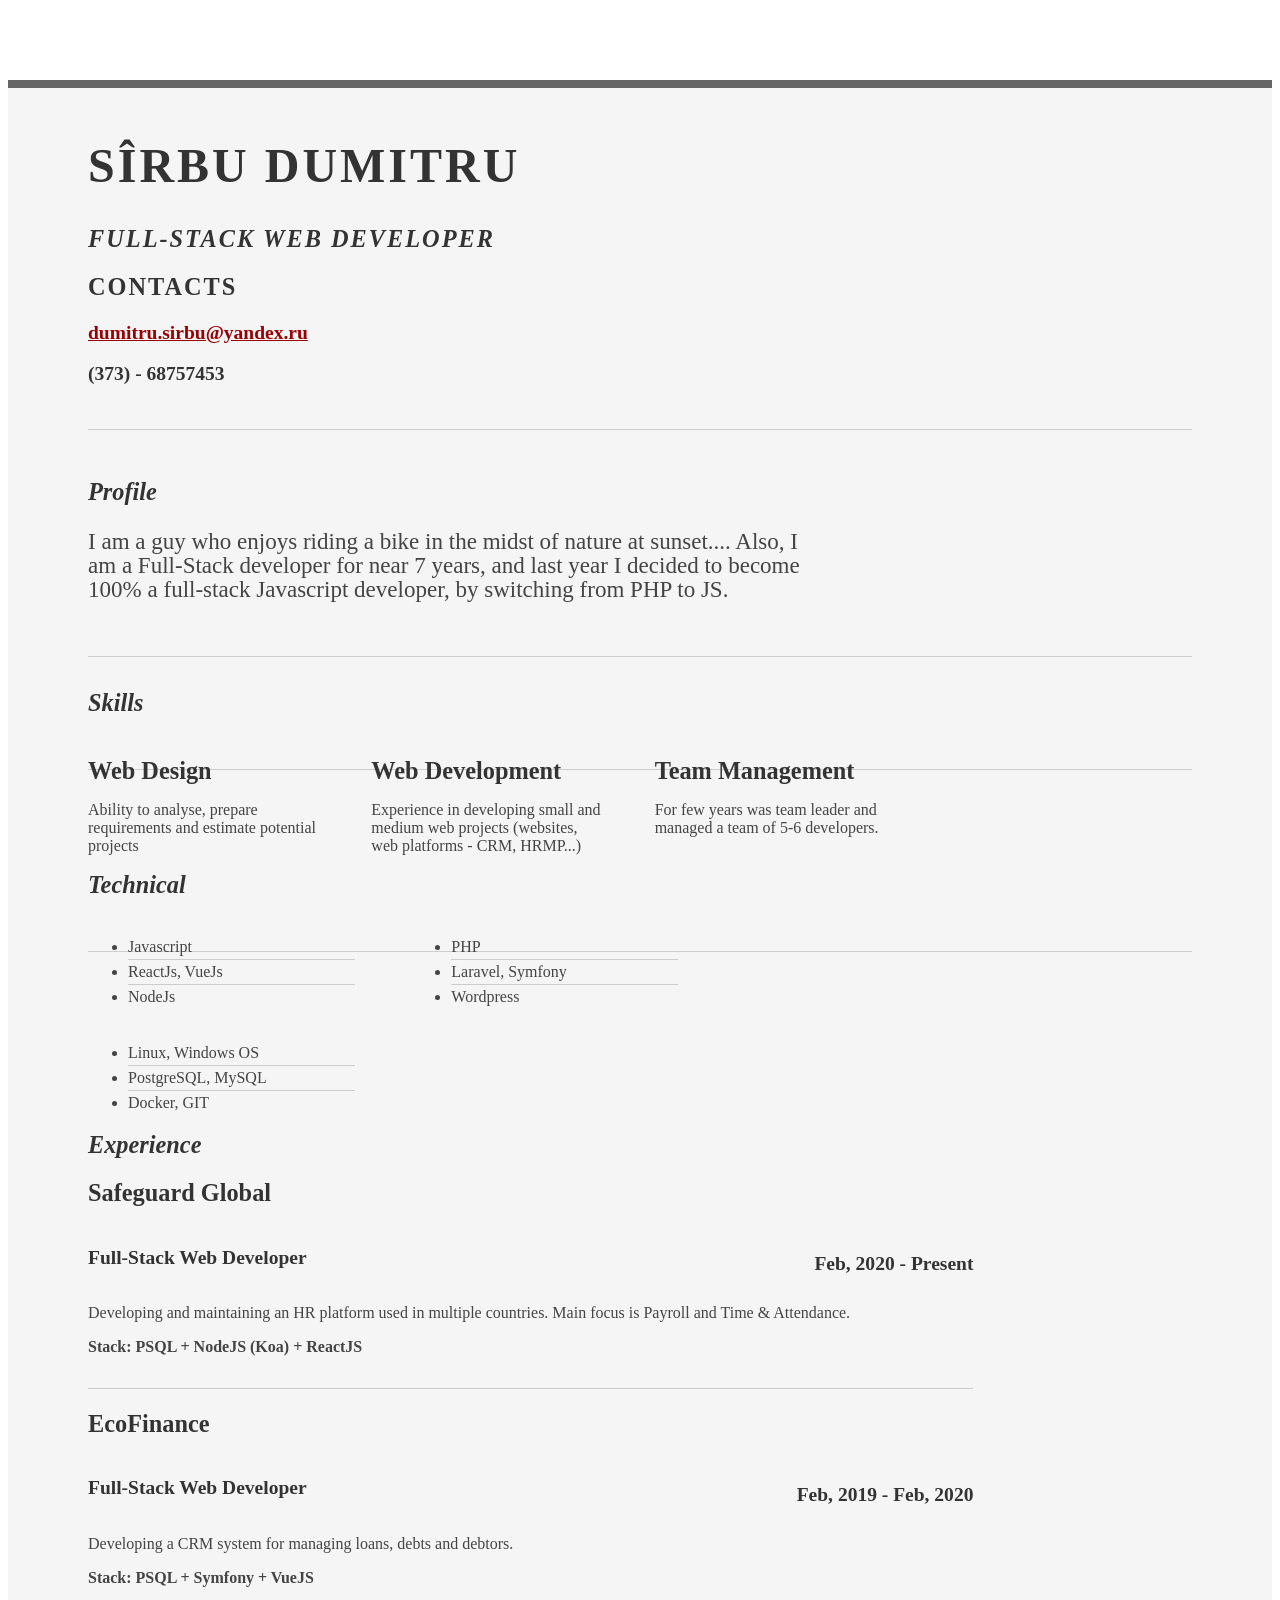
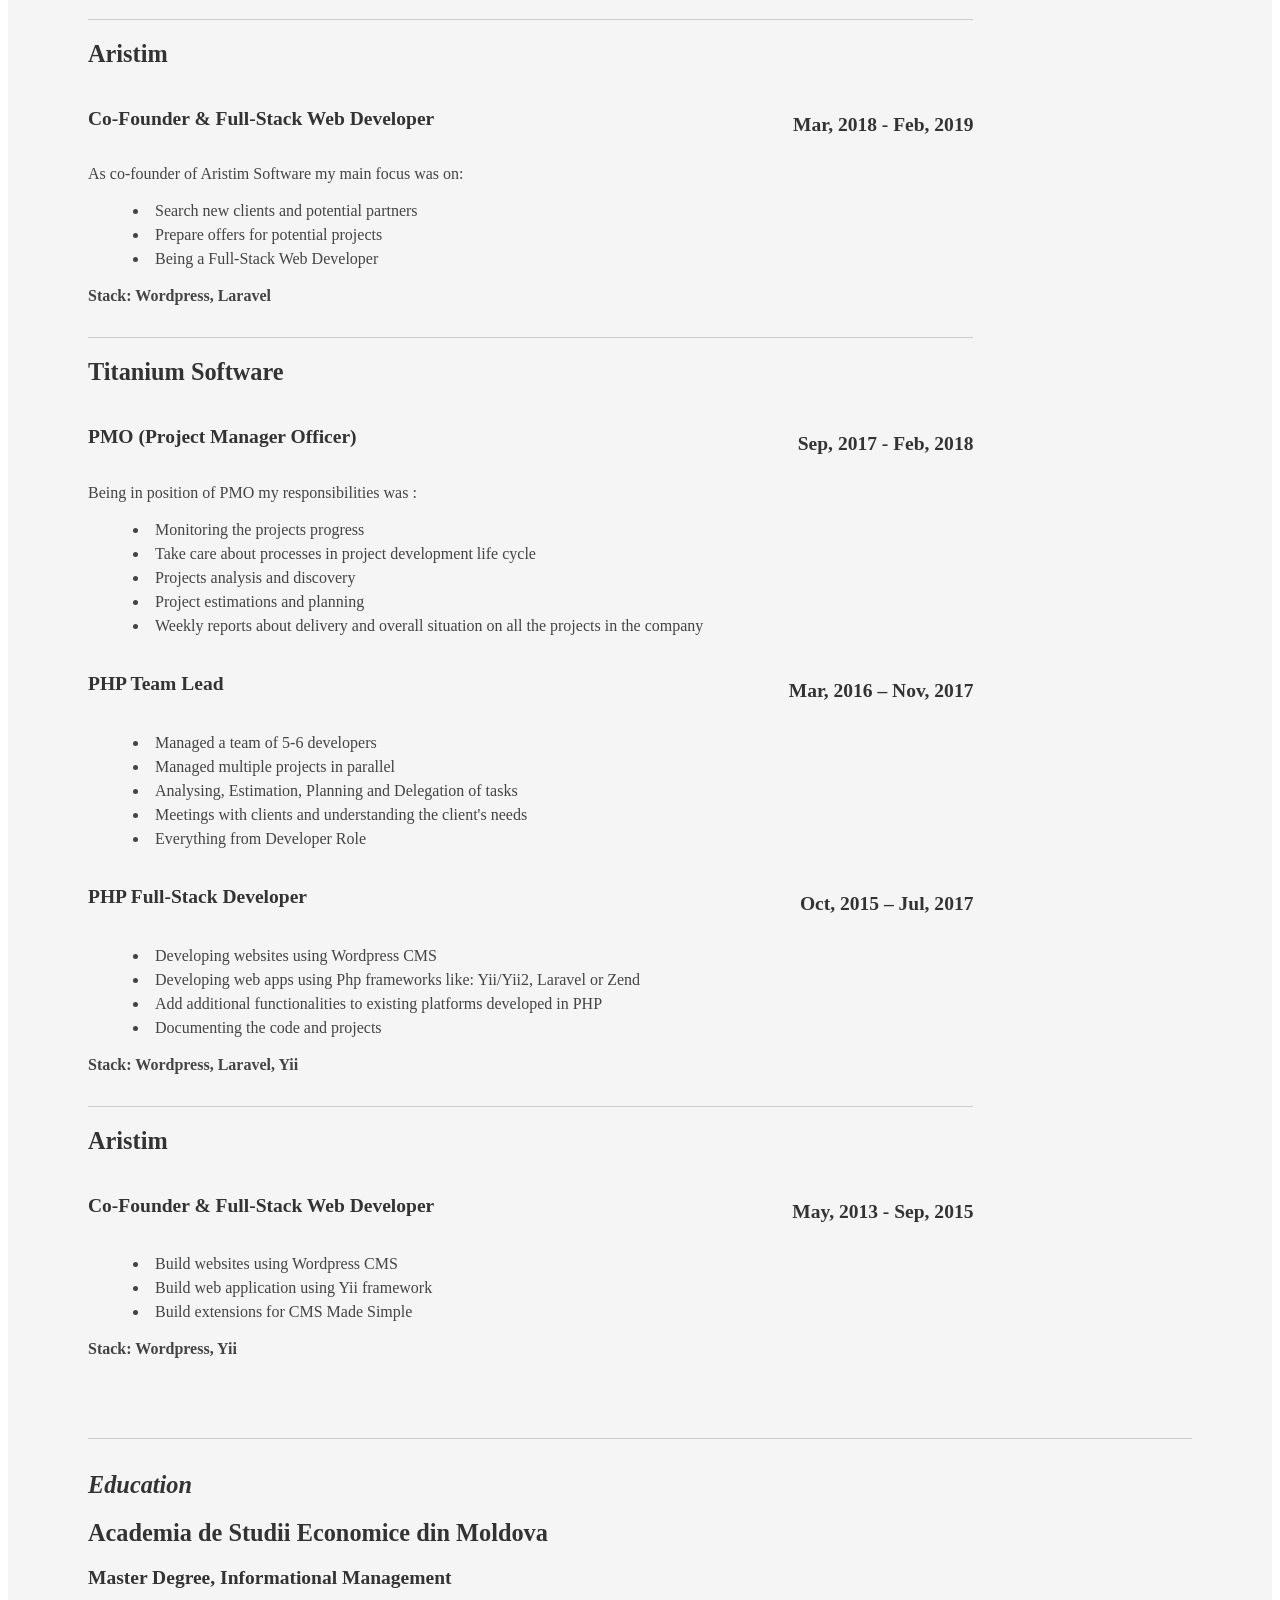
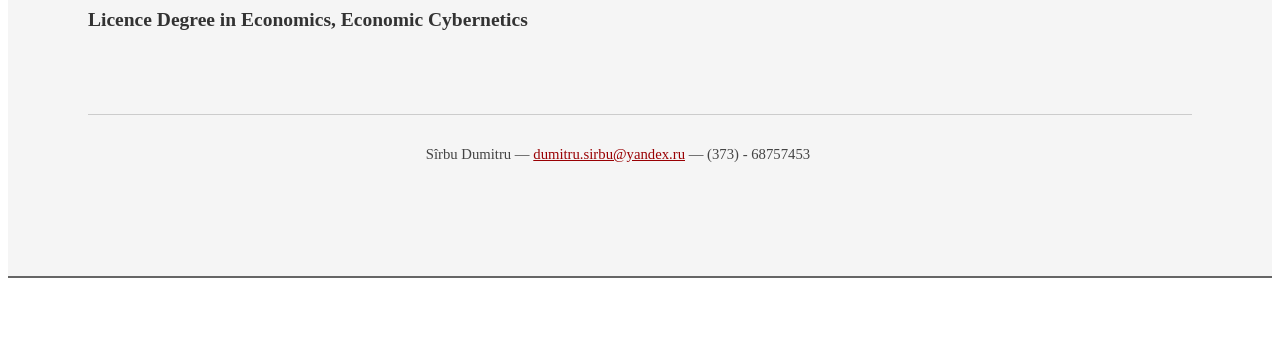
==== index.html @ d589618a "Done first version of CV" ====
<!DOCTYPE html PUBLIC "-//W3C//DTD XHTML 1.0 Strict//EN" "http://www.w3.org/TR/xhtml1/DTD/xhtml1-strict.dtd">
<html>

<head>

	<title>Sîrbu Dumitru | Full-Stack Web Developer | dumitru.sirbu@yandex.ru</title>
	<meta http-equiv="content-type" content="text/html; charset=utf-8" />

	<meta name="keywords" content="" />
	<meta name="description" content="" />

	<link rel="stylesheet" type="text/css"
		href="http://yui.yahooapis.com/2.7.0/build/reset-fonts-grids/reset-fonts-grids.css" media="all" />
	<link rel="stylesheet" type="text/css" href="css/print.min.css">
	<link rel="stylesheet" type="text/css" href="css/resume.css" media="all" />
	<script src="js/print.min.js"></script>
	<script src="js/custom.js"></script>
</head>

<body>

	<div id="doc2" class="yui-t7">
		<div id="inner">

			<div id="hd">
				<div class="yui-gc">
					<div class="yui-u first">
						<h1>Sîrbu Dumitru </h1>
						<h2>Full-Stack Web Developer</h2>
					</div>

					<div class="yui-u">
						<div class="contact-info">
							<!-- <h3><a id="pdf" href="#" onclick="printJS({printable: 'doc2', type: 'html', ignoreElements: ['pdf'], css: 'css/resume.css'})">Download PDF</a></h3> -->
							<h2>Contacts</h2>
							<h3><a href="mailto:dumitru.sirbu@yandex.ru">dumitru.sirbu@yandex.ru</a></h3>
							<h3>(373) - 68757453</h3>
						</div>
						<!--// .contact-info -->
					</div>
				</div>
				<!--// .yui-gc -->
			</div>
			<!--// hd -->

			<div id="bd">
				<div id="yui-main">
					<div class="yui-b">

						<div class="yui-gf">
							<div class="yui-u first">
								<h2>Profile</h2>
							</div>
							<div class="yui-u">
								<p class="enlarge">
									I am a guy who enjoys riding a bike in the midst of nature at sunset....
									Also, I am a Full-Stack developer for near 7 years, and last year I decided to
									become 100% a full-stack Javascript developer, by switching from PHP to JS.</p>
							</div>
						</div>
						<!--// .yui-gf -->

						<div class="yui-gf">
							<div class="yui-u first">
								<h2>Skills</h2>
							</div>
							<div class="yui-u">

								<div class="talent">
									<h2>Web Design</h2>
									<p>Ability to analyse, prepare requirements and estimate potential projects </p>
								</div>

								<div class="talent">
									<h2>Web Development</h2>
									<p>Experience in developing small and medium web projects (websites, web platforms -
										CRM, HRMP...) </p>
								</div>

								<div class="talent">
									<h2>Team Management</h2>
									<p>For few years was team leader and managed a team of 5-6 developers.</p>
								</div>
							</div>
						</div>
						<!--// .yui-gf -->

						<div class="yui-gf">
							<div class="yui-u first">
								<h2>Technical</h2>
							</div>
							<div class="yui-u">
								<ul class="talent">
									<li>Javascript</li>
									<li>ReactJs, VueJs</li>
									<li class="last">NodeJs</li>
								</ul>

								<ul class="talent">
									<li>PHP</li>
									<li>Laravel, Symfony</li>
									<li class="last">Wordpress</li>
								</ul>

								<ul class="talent">
									<li>Linux, Windows OS</li>
									<li>PostgreSQL, MySQL</li>
									<li class="last">Docker, GIT</li>
								</ul>
							</div>
						</div>
						<!--// .yui-gf-->

						<div class="yui-gf">

							<div class="yui-u first">
								<h2>Experience</h2>
							</div>
							<!--// .yui-u -->

							<div class="yui-u">

								<div class="job">
									<h2>Safeguard Global</h2>
									<h3>Full-Stack Web Developer</h3>
									<h4>Feb, 2020 - Present</h4>
									<div class="job-description">
										<p>Developing and maintaining an HR platform used in multiple countries. Main
											focus is Payroll and Time & Attendance.</p>
										<strong>Stack: PSQL + NodeJS (Koa) + ReactJS </strong>
									</div>
								</div>

								<div class="job">
									<h2>EcoFinance</h2>
									<h3>Full-Stack Web Developer</h3>
									<h4>Feb, 2019 - Feb, 2020</h4>
									<div class="job-description">
										<p>Developing a CRM system for managing loans, debts and debtors.</p>
										<strong>Stack: PSQL + Symfony + VueJS </strong>
									</div>
								</div>

								<div class="job">
									<h2>Aristim</h2>
									<h3>Co-Founder & Full-Stack Web Developer</h3>
									<h4>Mar, 2018 - Feb, 2019</h4>
									<div class="job-description">
										<p>As co-founder of Aristim Software my main focus was on: </p>
										<ul>
											<li>Search new clients and potential partners</li>
											<li>Prepare offers for potential projects</li>
											<li>Being a Full-Stack Web Developer</li>
										</ul>
										<strong>Stack: Wordpress, Laravel </strong>
									</div>
								</div>

								<div class="job">
									<h2>Titanium Software</h2>
									<h3>PMO (Project Manager Officer)</h3>
									<h4>Sep, 2017 - Feb, 2018</h4>
									<div class="job-description">
										<p>Being in position of PMO my responsibilities was :</p>
										<ul>
											<li>Monitoring the projects progress</li>
											<li>Take care about processes in project development life cycle</li>
											<li>Projects analysis and discovery</li>
											<li>Project estimations and planning</li>
											<li>Weekly reports about delivery and overall situation on all the projects
												in the company</li>
										</ul>
									</div>
									<h3>PHP Team Lead</h3>
									<h4>Mar, 2016 – Nov, 2017</h4>
									<div class="job-description">
										<ul>
											<li>Managed a team of 5-6 developers</li>
											<li>Managed multiple projects in parallel</li>
											<li>Analysing, Estimation, Planning and Delegation of tasks</li>
											<li>Meetings with clients and understanding the client's needs</li>
											<li>Everything from Developer Role</li>
										</ul>
									</div>
									<h3>PHP Full-Stack Developer</h3>
									<h4>Oct, 2015 – Jul, 2017</h4>
									<div class="job-description">
										<ul>
											<li>Developing websites using Wordpress CMS</li>
											<li>Developing web apps using Php frameworks like: Yii/Yii2, Laravel or Zend
											</li>
											<li>Add additional functionalities to existing platforms developed in PHP
											</li>
											<li>Documenting the code and projects</li>
										</ul>
										<strong>Stack: Wordpress, Laravel, Yii </strong>
									</div>
								</div>

								<div class="job last">
									<h2>Aristim</h2>
									<h3>Co-Founder & Full-Stack Web Developer</h3>
									<h4>May, 2013 - Sep, 2015</h4>
									<div class="job-description">
										<ul>
											<li>Build websites using Wordpress CMS</li>
											<li>Build web application using Yii framework</li>
											<li>Build extensions for CMS Made Simple</li>
										</ul>
										<strong>Stack: Wordpress, Yii </strong>
									</div>
								</div>

							</div>
							<!--// .yui-u -->
						</div>
						<!--// .yui-gf -->


						<div class="yui-gf last">
							<div class="yui-u first">
								<h2>Education</h2>
							</div>
							<div class="yui-u education">
								<h2>Academia de Studii Economice din Moldova</h2>
								<h3> Master Degree, <strong>Informational Management</strong> </h3>
								<h3> Licence Degree in Economics, <strong>Economic Cybernetics</strong> </h3>
							</div>
						</div>
						<!--// .yui-gf -->


					</div>
					<!--// .yui-b -->
				</div>
				<!--// yui-main -->
			</div>
			<!--// bd -->

			<div id="ft">
				<p>Sîrbu Dumitru &mdash; <a href="mailto:dumitru.sirbu@yandex.ru">dumitru.sirbu@yandex.ru</a> &mdash;
					(373) -
					68757453</p>
			</div>
			<!--// footer -->

		</div><!-- // inner -->


	</div>
	<!--// doc -->


</body>

</html>
---- css/print.min.css ----
.printModal{font-family:sans-serif;display:flex;text-align:center;font-weight:300;font-size:30px;left:0;top:0;position:absolute;color:#045fb4;width:100%;height:100%;background-color:hsla(0,0%,100%,.9)}.printClose{position:absolute;right:10px;top:10px}.printClose:before{content:"\00D7";font-family:Helvetica Neue,sans-serif;font-weight:100;line-height:1px;padding-top:.5em;display:block;font-size:2em;text-indent:1px;overflow:hidden;height:1.25em;width:1.25em;text-align:center;cursor:pointer}.printSpinner{margin-top:3px;margin-left:-40px;position:absolute;display:inline-block;width:25px;height:25px;border:2px solid #045fb4;border-radius:50%;animation:spin .75s linear infinite}.printSpinner:after,.printSpinner:before{left:-2px;top:-2px;display:none;position:absolute;content:"";width:inherit;height:inherit;border:inherit;border-radius:inherit}.printSpinner,.printSpinner:after,.printSpinner:before{display:inline-block;border-color:#045fb4 transparent transparent;animation-duration:1.2s}.printSpinner:before{transform:rotate(120deg)}.printSpinner:after{transform:rotate(240deg)}@keyframes spin{0%{transform:rotate(0deg)}to{transform:rotate(1turn)}}
---- css/resume.css ----
/*
---------------------------------------------------------------------------------
	STRIPPED DOWN RESUME TEMPLATE
    html resume

    v0.9: 5/28/09

    design and code by: thingsthatarebrown.com 
                        (matt brown)
---------------------------------------------------------------------------------
*/

.msg {
    padding: 10px;
    background: #222;
    position: relative;
}

.msg h1 {
    color: #fff;
}

.msg a {
    margin-left: 20px;
    background: #408814;
    color: white;
    padding: 4px 8px;
    text-decoration: none;
}

.msg a:hover {
    background: #266400;
}

/* //-- yui-grids style overrides -- */

body {
    font-family: Georgia;
    color: #444;
}

#inner {
    padding: 10px 80px;
    margin: 80px auto;
    background: #f5f5f5;
    border: solid #666;
    border-width: 8px 0 2px 0;
}

.yui-gf {
    margin-bottom: 2em;
    padding-bottom: 2em;
    border-bottom: 1px solid #ccc;
}

/* //-- header, body, footer -- */

#hd {
    margin: 2.5em 0 3em 0;
    padding-bottom: 1.5em;
    border-bottom: 1px solid #ccc
}

#hd h2 {
    text-transform: uppercase;
    letter-spacing: 2px;
}

#bd, #ft {
    margin-bottom: 2em;
}

/* //-- footer -- */

#ft {
    padding: 1em 0 5em 0;
    font-size: 92%;
    border-top: 1px solid #ccc;
    text-align: center;
}

#ft p {
    margin-bottom: 0;
    text-align: center;
}

/* //-- core typography and style -- */

#hd h1 {
    font-size: 48px;
    text-transform: uppercase;
    letter-spacing: 3px;
}

h2 {
    font-size: 152%
}

h3, h4 {
    font-size: 122%;
}

h1, h2, h3, h4 {
    color: #333;
}

p {
    font-size: 100%;
    line-height: 18px;
    padding-right: 3em;
}

a {
    color: #990003
}

a:hover {
    text-decoration: none;
}

strong {
    font-weight: bold;
}

li {
    line-height: 24px;
    border-bottom: 1px solid #ccc;
    margin-right: 20%;
}

p.enlarge {
    font-size: 144%;
    padding-right: 6.5em;
    line-height: 24px;
}

p.enlarge span {
    color: #000
}

.contact-info {
    margin-top: 7px;
}

.first h2 {
    font-style: italic;
}

.last {
    border-bottom: 0
}

/* //-- section styles -- */

a#pdf {
    display: block;
    float: left;
    background: #666;
    color: white;
    padding: 6px 50px 6px 12px;
    margin-bottom: 6px;
    text-decoration: none;
}

a#pdf:hover {
    background: #222;
}

.job {
    position: relative;
    margin-bottom: 1em;
    padding-bottom: 1em;
    border-bottom: 1px solid #ccc;
}

.job h3, .job h4 {
    display: inline-block;
}

.job h4 {
    float: right;
}

.job .job-description {
    margin: 0.75em 0 1em 0;
}

.job-description li {
    border: none;
    list-style: inside;
    padding-left: 5px;
    line-height: 1.5;
}

.job-description strong {
    margin-top: 7px;
    position: relative;
    display: block;
}

.last {
    border: none;
}

.skills-list {}

.skills-list ul {
    margin: 0;
}

.skills-list li {
    margin: 3px 0;
    padding: 3px 0;
}

.skills-list li span {
    font-size: 152%;
    display: block;
    margin-bottom: -2px;
    padding: 0
}

.talent {
    width: 32%;
    float: left
}

.talent h2 {
    margin-bottom: 6px;
}

#srt-ttab {
    margin-bottom: 100px;
    text-align: center;
}

#srt-ttab img.last {
    margin-top: 20px
}

/* --// override to force 1/8th width grids -- */

.yui-gf .yui-u {
    width: 80.2%;
}

.yui-gf div.first {
    width: 12.3%;
}

.education h3 {
    margin-top: 5px;
}
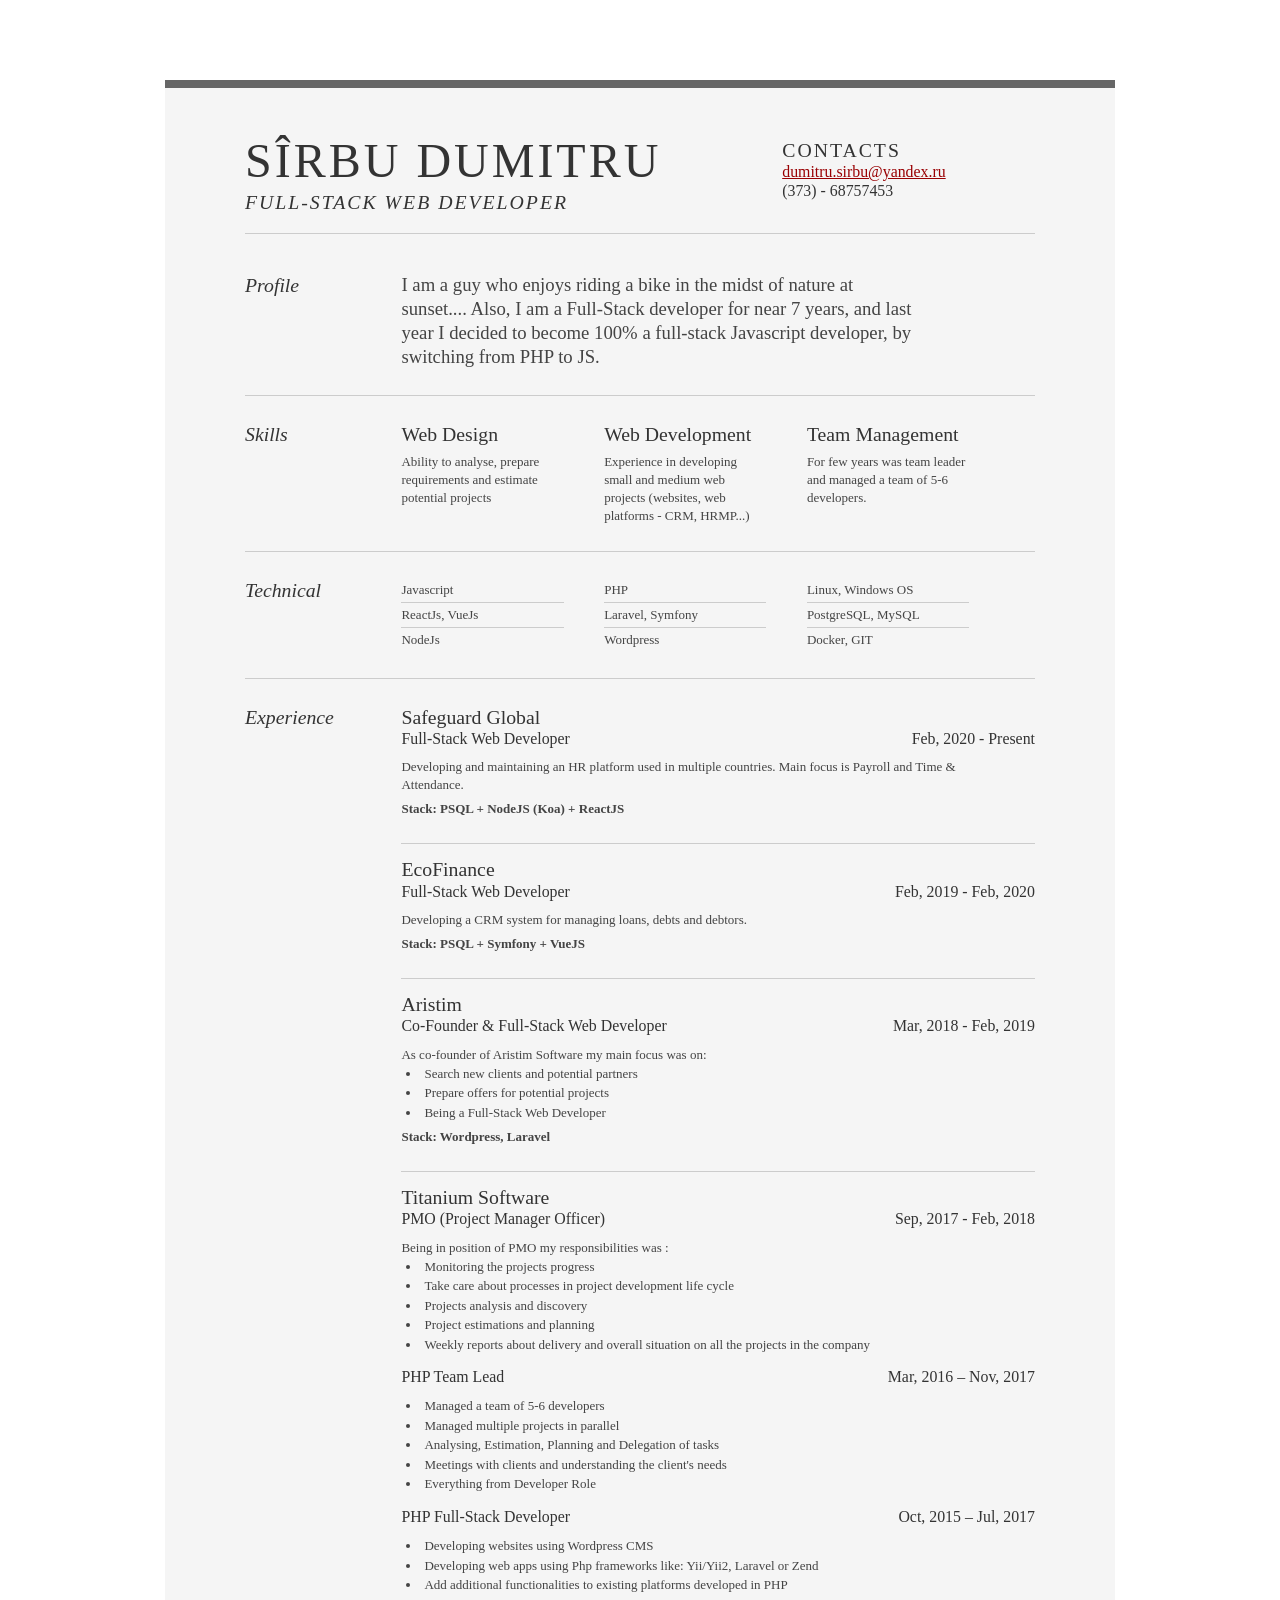
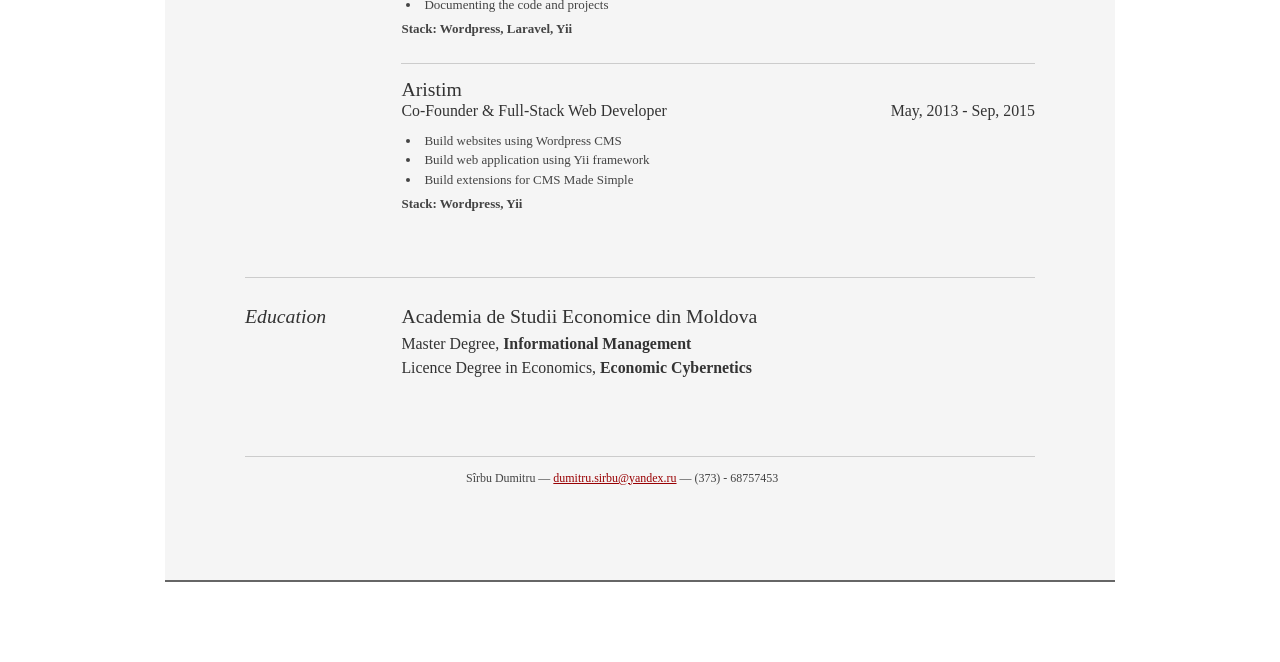
==== commit 8ce609f0: "Some adjustments" ====
--- a/index.html
+++ b/index.html
@@ -9,8 +9,7 @@
 	<meta name="keywords" content="" />
 	<meta name="description" content="" />
 
-	<link rel="stylesheet" type="text/css"
-		href="http://yui.yahooapis.com/2.7.0/build/reset-fonts-grids/reset-fonts-grids.css" media="all" />
+	<link rel="stylesheet" type="text/css" href="css/grid.css">
 	<link rel="stylesheet" type="text/css" href="css/print.min.css">
 	<link rel="stylesheet" type="text/css" href="css/resume.css" media="all" />
 	<script src="js/print.min.js"></script>
--- a/css/grid.css
+++ b/css/grid.css
@@ -0,0 +1,7 @@
+/*
+Copyright (c) 2009, Yahoo! Inc. All rights reserved.
+Code licensed under the BSD License:
+http://developer.yahoo.net/yui/license.txt
+version: 2.7.0
+*/
+html{color:#000;background:#FFF;}body,div,dl,dt,dd,ul,ol,li,h1,h2,h3,h4,h5,h6,pre,code,form,fieldset,legend,input,button,textarea,p,blockquote,th,td{margin:0;padding:0;}table{border-collapse:collapse;border-spacing:0;}fieldset,img{border:0;}address,caption,cite,code,dfn,em,strong,th,var,optgroup{font-style:inherit;font-weight:inherit;}del,ins{text-decoration:none;}li{list-style:none;}caption,th{text-align:left;}h1,h2,h3,h4,h5,h6{font-size:100%;font-weight:normal;}q:before,q:after{content:'';}abbr,acronym{border:0;font-variant:normal;}sup{vertical-align:baseline;}sub{vertical-align:baseline;}legend{color:#000;}input,button,textarea,select,optgroup,option{font-family:inherit;font-size:inherit;font-style:inherit;font-weight:inherit;}input,button,textarea,select{*font-size:100%;}body{font:13px/1.231 arial,helvetica,clean,sans-serif;*font-size:small;*font:x-small;}select,input,button,textarea,button{font:99% arial,helvetica,clean,sans-serif;}table{font-size:inherit;font:100%;}pre,code,kbd,samp,tt{font-family:monospace;*font-size:108%;line-height:100%;}body{text-align:center;}#doc,#doc2,#doc3,#doc4,.yui-t1,.yui-t2,.yui-t3,.yui-t4,.yui-t5,.yui-t6,.yui-t7{margin:auto;text-align:left;width:57.69em;*width:56.25em;}#doc2{width:73.076em;*width:71.25em;}#doc3{margin:auto 10px;width:auto;}#doc4{width:74.923em;*width:73.05em;}.yui-b{position:relative;}.yui-b{_position:static;}#yui-main .yui-b{position:static;}#yui-main,.yui-g .yui-u .yui-g{width:100%;}.yui-t1 #yui-main,.yui-t2 #yui-main,.yui-t3 #yui-main{float:right;margin-left:-25em;}.yui-t4 #yui-main,.yui-t5 #yui-main,.yui-t6 #yui-main{float:left;margin-right:-25em;}.yui-t1 .yui-b{float:left;width:12.30769em;*width:12.00em;}.yui-t1 #yui-main .yui-b{margin-left:13.30769em;*margin-left:13.05em;}.yui-t2 .yui-b{float:left;width:13.8461em;*width:13.50em;}.yui-t2 #yui-main .yui-b{margin-left:14.8461em;*margin-left:14.55em;}.yui-t3 .yui-b{float:left;width:23.0769em;*width:22.50em;}.yui-t3 #yui-main .yui-b{margin-left:24.0769em;*margin-left:23.62em;}.yui-t4 .yui-b{float:right;width:13.8456em;*width:13.50em;}.yui-t4 #yui-main .yui-b{margin-right:14.8456em;*margin-right:14.55em;}.yui-t5 .yui-b{float:right;width:18.4615em;*width:18.00em;}.yui-t5 #yui-main .yui-b{margin-right:19.4615em;*margin-right:19.125em;}.yui-t6 .yui-b{float:right;width:23.0769em;*width:22.50em;}.yui-t6 #yui-main .yui-b{margin-right:24.0769em;*margin-right:23.62em;}.yui-t7 #yui-main .yui-b{display:block;margin:0 0 1em 0;}#yui-main .yui-b{float:none;width:auto;}.yui-gb .yui-u,.yui-g .yui-gb .yui-u,.yui-gb .yui-g,.yui-gb .yui-gb,.yui-gb .yui-gc,.yui-gb .yui-gd,.yui-gb .yui-ge,.yui-gb .yui-gf,.yui-gc .yui-u,.yui-gc .yui-g,.yui-gd .yui-u{float:left;}.yui-g .yui-u,.yui-g .yui-g,.yui-g .yui-gb,.yui-g .yui-gc,.yui-g .yui-gd,.yui-g .yui-ge,.yui-g .yui-gf,.yui-gc .yui-u,.yui-gd .yui-g,.yui-g .yui-gc .yui-u,.yui-ge .yui-u,.yui-ge .yui-g,.yui-gf .yui-g,.yui-gf .yui-u{float:right;}.yui-g div.first,.yui-gb div.first,.yui-gc div.first,.yui-gd div.first,.yui-ge div.first,.yui-gf div.first,.yui-g .yui-gc div.first,.yui-g .yui-ge div.first,.yui-gc div.first div.first{float:left;}.yui-g .yui-u,.yui-g .yui-g,.yui-g .yui-gb,.yui-g .yui-gc,.yui-g .yui-gd,.yui-g .yui-ge,.yui-g .yui-gf{width:49.1%;}.yui-gb .yui-u,.yui-g .yui-gb .yui-u,.yui-gb .yui-g,.yui-gb .yui-gb,.yui-gb .yui-gc,.yui-gb .yui-gd,.yui-gb .yui-ge,.yui-gb .yui-gf,.yui-gc .yui-u,.yui-gc .yui-g,.yui-gd .yui-u{width:32%;margin-left:1.99%;}.yui-gb .yui-u{*margin-left:1.9%;*width:31.9%;}.yui-gc div.first,.yui-gd .yui-u{width:66%;}.yui-gd div.first{width:32%;}.yui-ge div.first,.yui-gf .yui-u{width:74.2%;}.yui-ge .yui-u,.yui-gf div.first{width:24%;}.yui-g .yui-gb div.first,.yui-gb div.first,.yui-gc div.first,.yui-gd div.first{margin-left:0;}.yui-g .yui-g .yui-u,.yui-gb .yui-g .yui-u,.yui-gc .yui-g .yui-u,.yui-gd .yui-g .yui-u,.yui-ge .yui-g .yui-u,.yui-gf .yui-g .yui-u{width:49%;*width:48.1%;*margin-left:0;}.yui-g .yui-g .yui-u{width:48.1%;}.yui-g .yui-gb div.first,.yui-gb .yui-gb div.first{*margin-right:0;*width:32%;_width:31.7%;}.yui-g .yui-gc div.first,.yui-gd .yui-g{width:66%;}.yui-gb .yui-g div.first{*margin-right:4%;_margin-right:1.3%;}.yui-gb .yui-gc div.first,.yui-gb .yui-gd div.first{*margin-right:0;}.yui-gb .yui-gb .yui-u,.yui-gb .yui-gc .yui-u{*margin-left:1.8%;_margin-left:4%;}.yui-g .yui-gb .yui-u{_margin-left:1.0%;}.yui-gb .yui-gd .yui-u{*width:66%;_width:61.2%;}.yui-gb .yui-gd div.first{*width:31%;_width:29.5%;}.yui-g .yui-gc .yui-u,.yui-gb .yui-gc .yui-u{width:32%;_float:right;margin-right:0;_margin-left:0;}.yui-gb .yui-gc div.first{width:66%;*float:left;*margin-left:0;}.yui-gb .yui-ge .yui-u,.yui-gb .yui-gf .yui-u{margin:0;}.yui-gb .yui-gb .yui-u{_margin-left:.7%;}.yui-gb .yui-g div.first,.yui-gb .yui-gb div.first{*margin-left:0;}.yui-gc .yui-g .yui-u,.yui-gd .yui-g .yui-u{*width:48.1%;*margin-left:0;}.yui-gb .yui-gd div.first{width:32%;}.yui-g .yui-gd div.first{_width:29.9%;}.yui-ge .yui-g{width:24%;}.yui-gf .yui-g{width:74.2%;}.yui-gb .yui-ge div.yui-u,.yui-gb .yui-gf div.yui-u{float:right;}.yui-gb .yui-ge div.first,.yui-gb .yui-gf div.first{float:left;}.yui-gb .yui-ge .yui-u,.yui-gb .yui-gf div.first{*width:24%;_width:20%;}.yui-gb .yui-ge div.first,.yui-gb .yui-gf .yui-u{*width:73.5%;_width:65.5%;}.yui-ge div.first .yui-gd .yui-u{width:65%;}.yui-ge div.first .yui-gd div.first{width:32%;}#hd:after,#bd:after,#ft:after,.yui-g:after,.yui-gb:after,.yui-gc:after,.yui-gd:after,.yui-ge:after,.yui-gf:after{content:".";display:block;height:0;clear:both;visibility:hidden;}#hd,#bd,#ft,.yui-g,.yui-gb,.yui-gc,.yui-gd,.yui-ge,.yui-gf{zoom:1;}
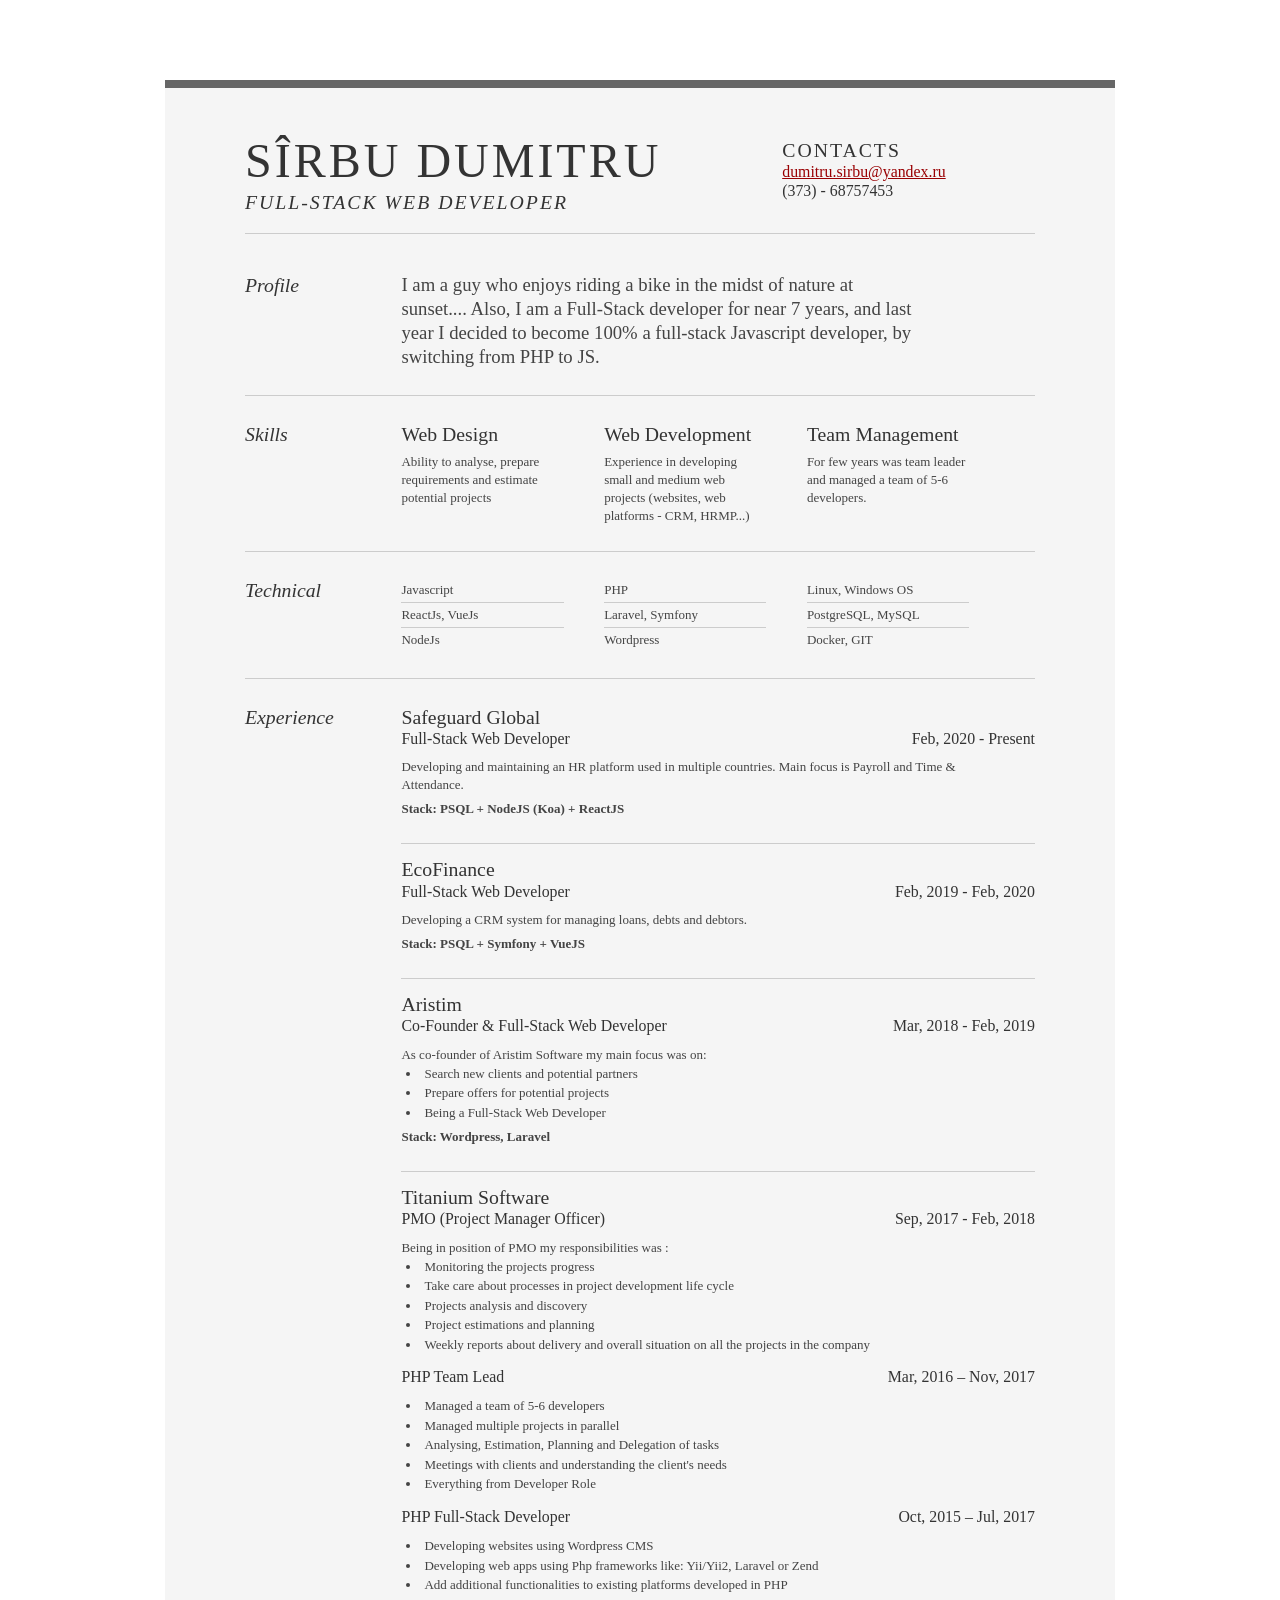
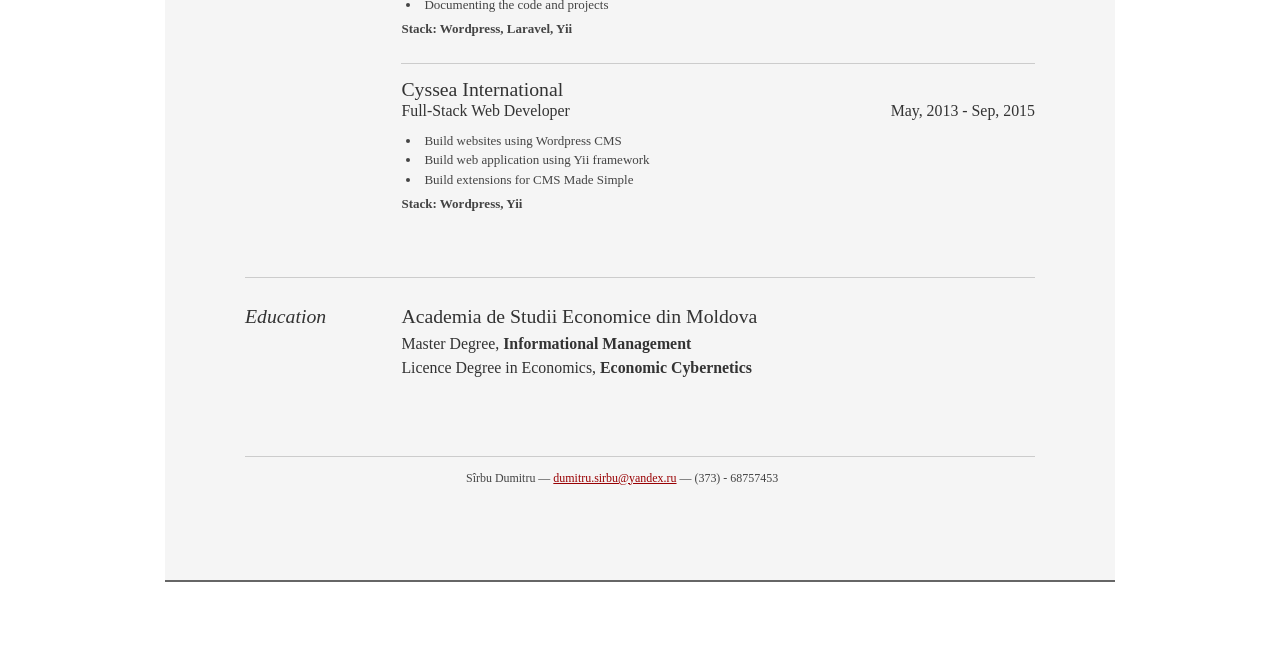
==== commit 4755802b: "Small fix" ====
--- a/index.html
+++ b/index.html
@@ -197,8 +197,8 @@
 								</div>
 
 								<div class="job last">
-									<h2>Aristim</h2>
-									<h3>Co-Founder & Full-Stack Web Developer</h3>
+									<h2>Cyssea International</h2>
+									<h3>Full-Stack Web Developer</h3>
 									<h4>May, 2013 - Sep, 2015</h4>
 									<div class="job-description">
 										<ul>
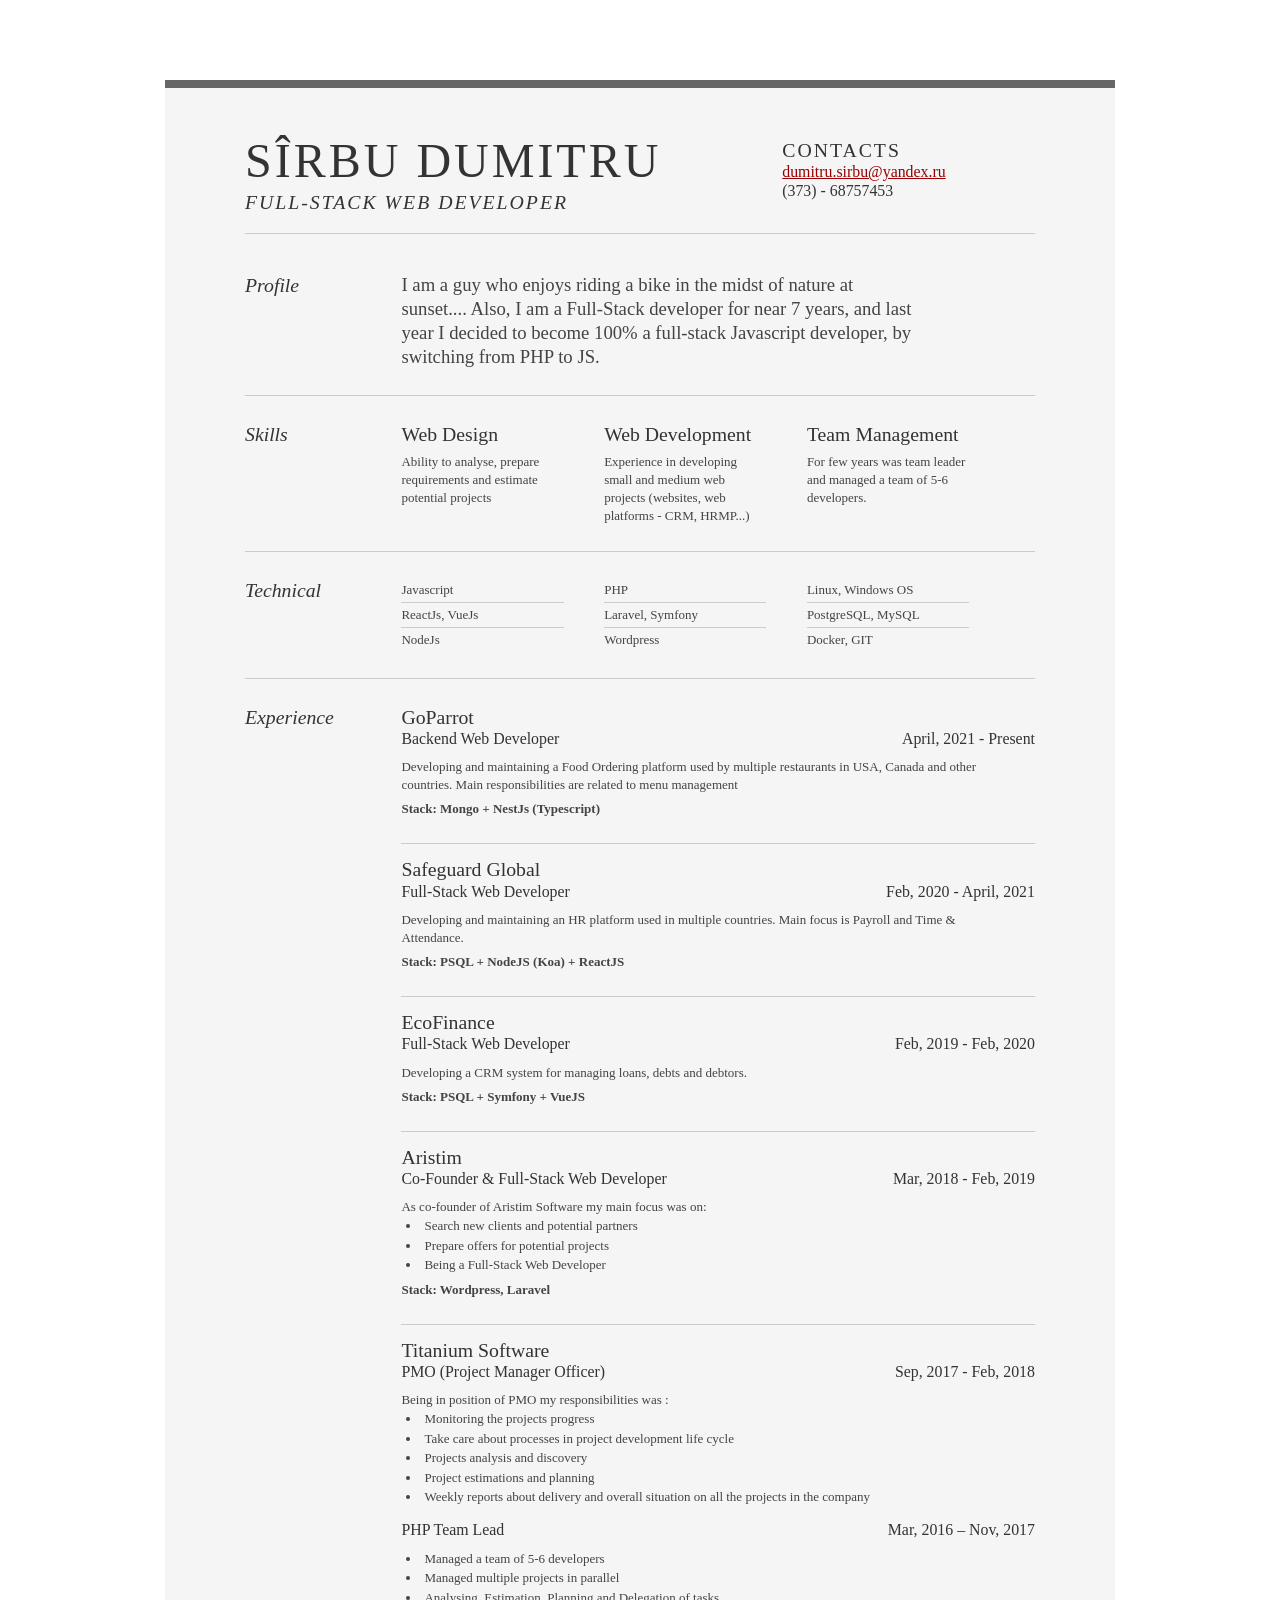
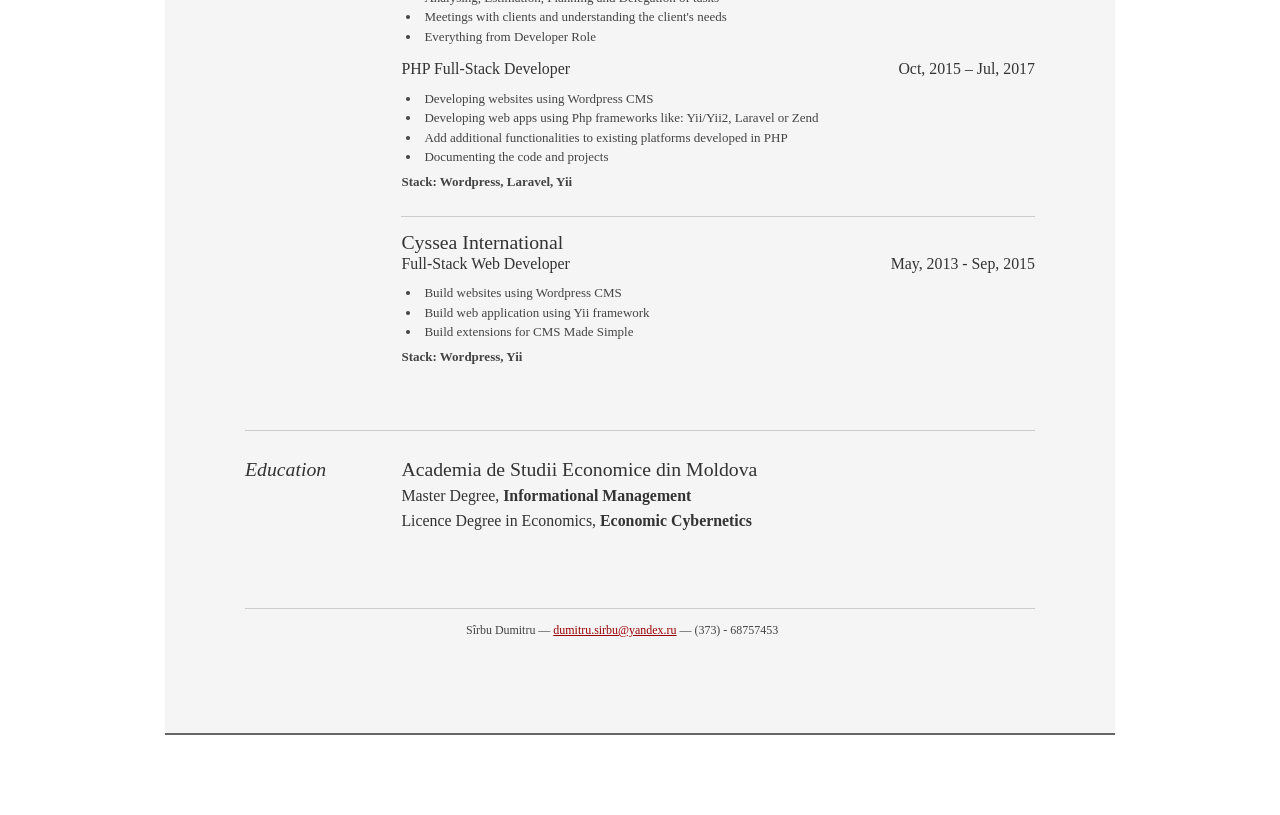
==== commit 2c16a8d3: "Update 2022" ====
--- a/index.html
+++ b/index.html
@@ -118,11 +118,21 @@
 							<!--// .yui-u -->
 
 							<div class="yui-u">
+								<div class="job">
+									<h2>GoParrot</h2>
+									<h3>Backend Web Developer</h3>
+									<h4>April, 2021 - Present</h4>
+									<div class="job-description">
+										<p>Developing and maintaining a Food Ordering platform used by multiple restaurants in USA, Canada and other countries. Main
+											responsibilities are related to menu management </p>
+										<strong>Stack: Mongo + NestJs (Typescript) </strong>
+									</div>
+								</div>
 
 								<div class="job">
 									<h2>Safeguard Global</h2>
 									<h3>Full-Stack Web Developer</h3>
-									<h4>Feb, 2020 - Present</h4>
+									<h4>Feb, 2020 - April, 2021</h4>
 									<div class="job-description">
 										<p>Developing and maintaining an HR platform used in multiple countries. Main
 											focus is Payroll and Time & Attendance.</p>
@@ -252,4 +262,4 @@
 
 </body>
 
-</html>+</html>
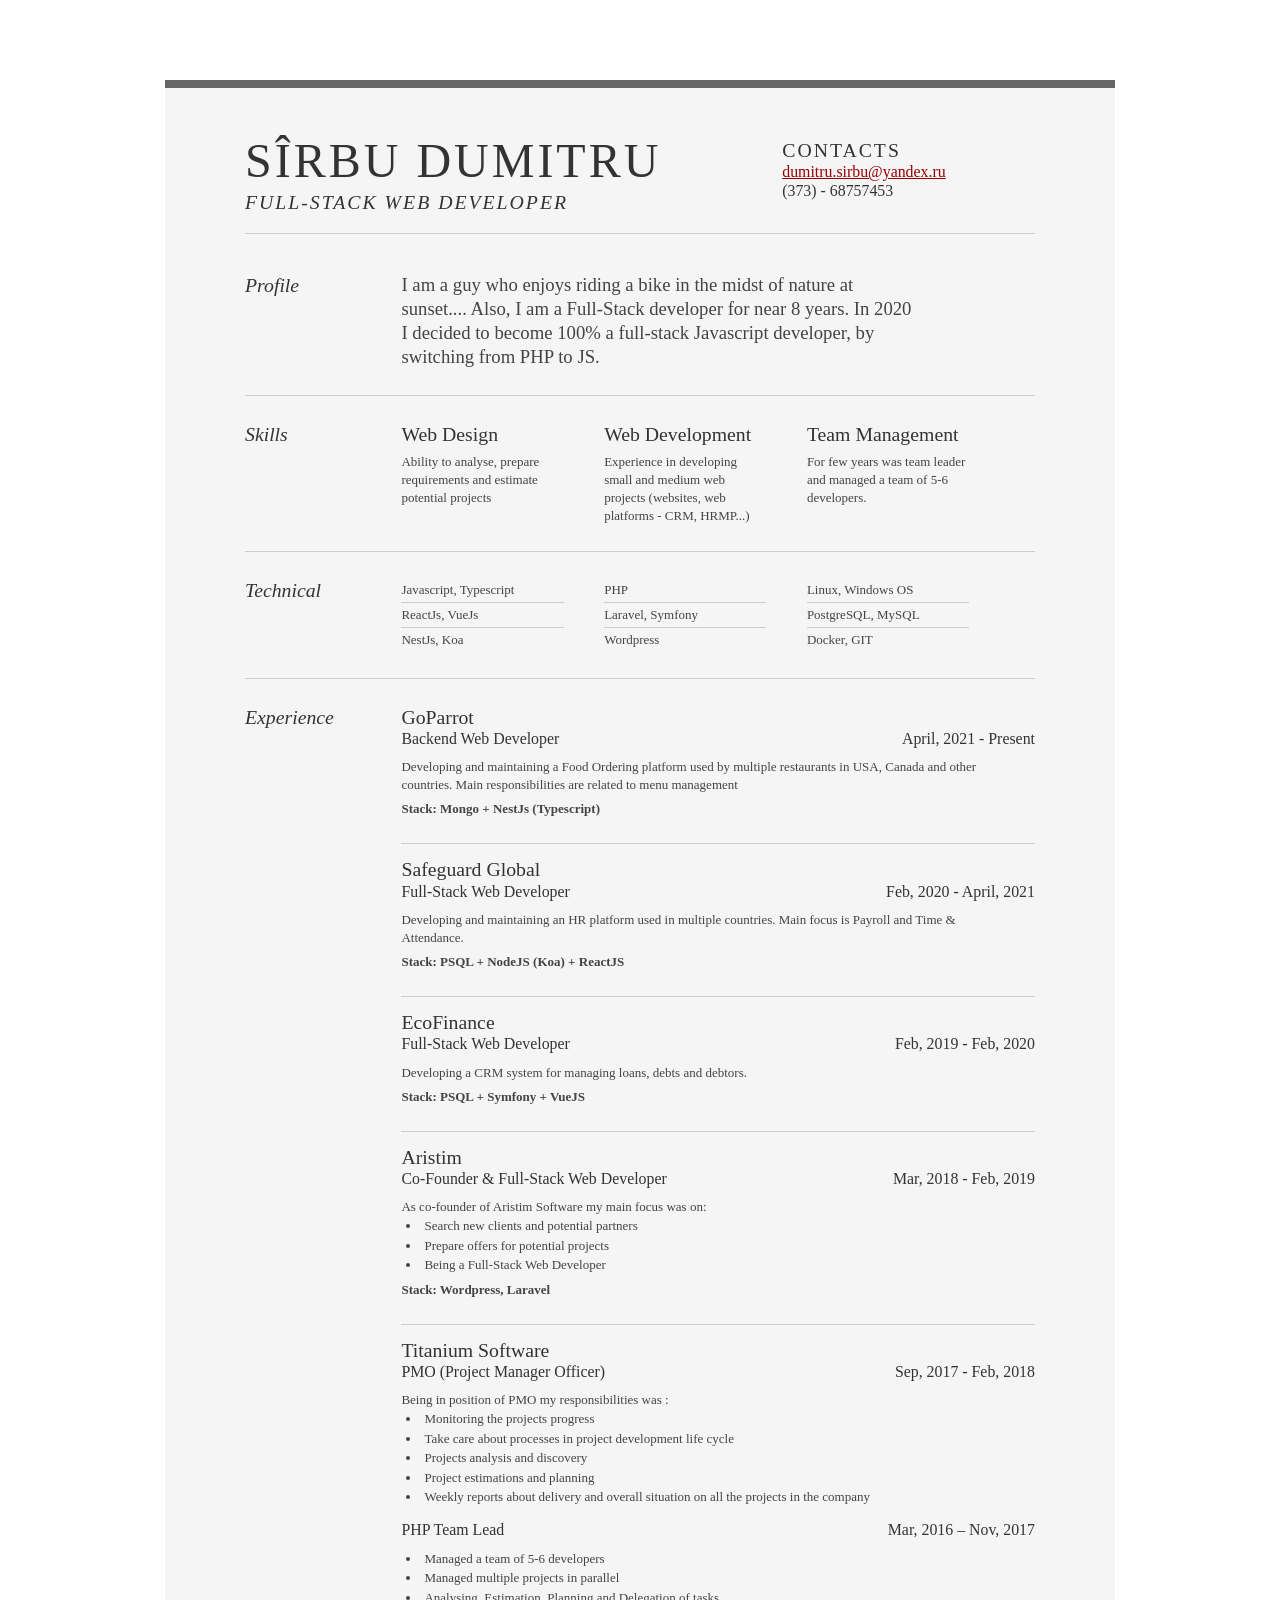
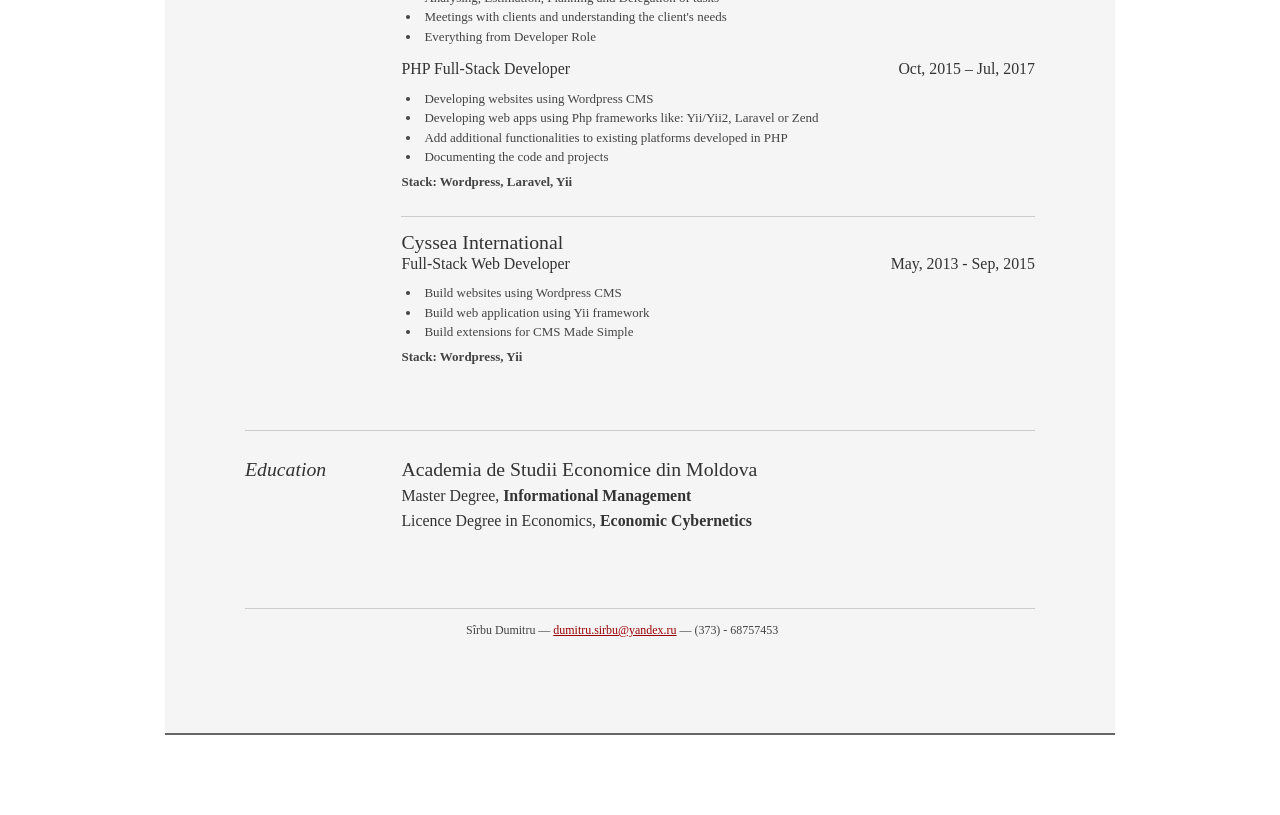
==== commit 27822bac: "Small update 2022" ====
--- a/index.html
+++ b/index.html
@@ -53,7 +53,7 @@
 							<div class="yui-u">
 								<p class="enlarge">
 									I am a guy who enjoys riding a bike in the midst of nature at sunset....
-									Also, I am a Full-Stack developer for near 7 years, and last year I decided to
+									Also, I am a Full-Stack developer for near 8 years. In 2020 I decided to
 									become 100% a full-stack Javascript developer, by switching from PHP to JS.</p>
 							</div>
 						</div>
@@ -90,9 +90,9 @@
 							</div>
 							<div class="yui-u">
 								<ul class="talent">
-									<li>Javascript</li>
+									<li>Javascript, Typescript</li>
 									<li>ReactJs, VueJs</li>
-									<li class="last">NodeJs</li>
+									<li class="last">NestJs, Koa</li>
 								</ul>
 
 								<ul class="talent">
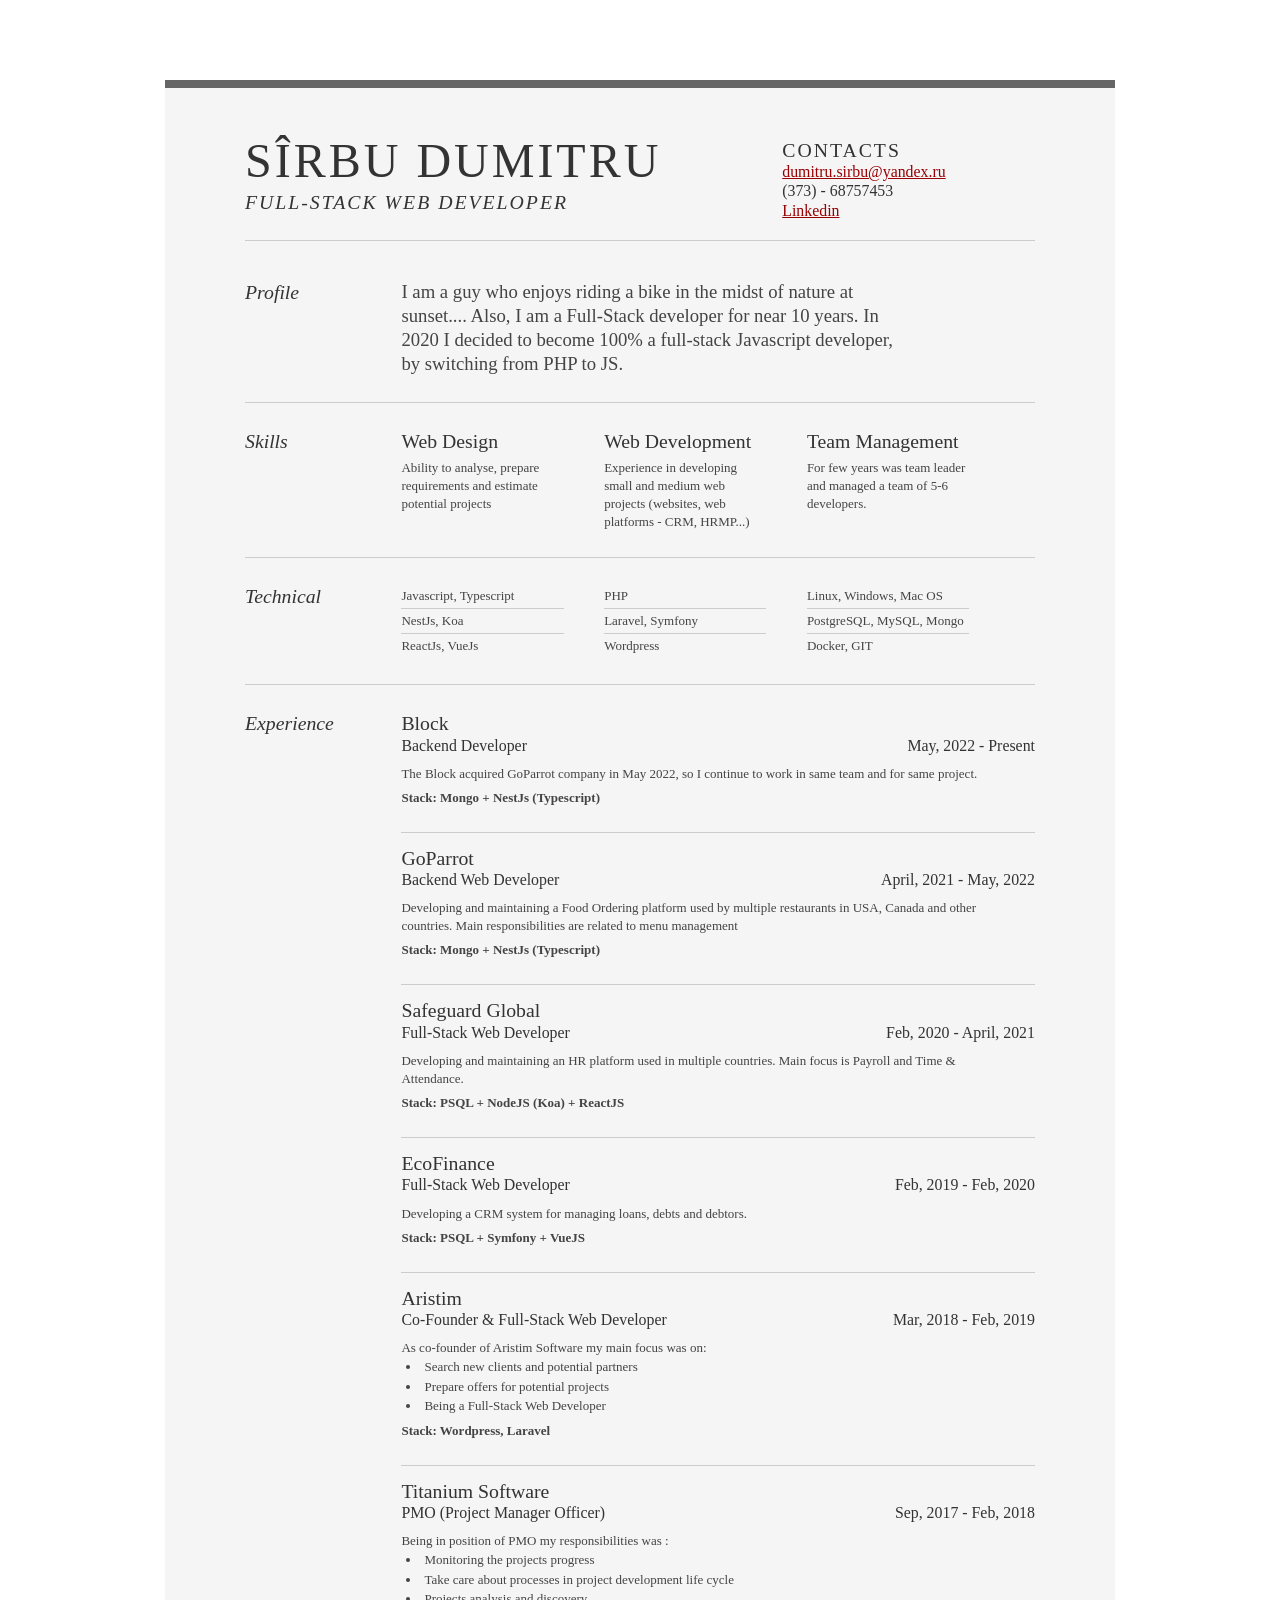
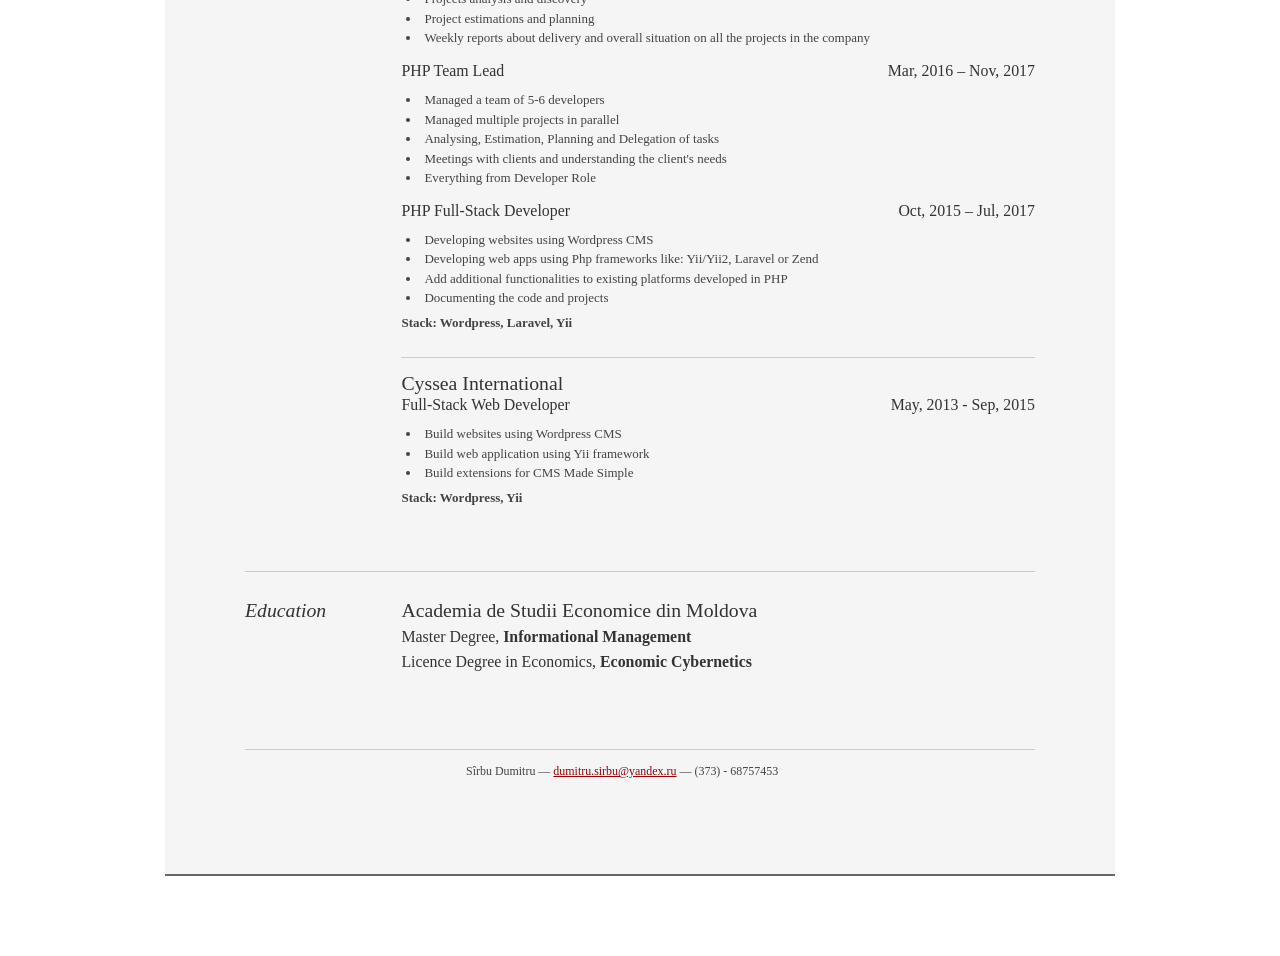
==== commit 0484f3de: "Update cv details" ====
--- a/index.html
+++ b/index.html
@@ -34,6 +34,7 @@
 							<h2>Contacts</h2>
 							<h3><a href="mailto:dumitru.sirbu@yandex.ru">dumitru.sirbu@yandex.ru</a></h3>
 							<h3>(373) - 68757453</h3>
+							<h3><a href="https://www.linkedin.com/in/dumitru-s%C3%AErbu/">Linkedin</a></h3>
 						</div>
 						<!--// .contact-info -->
 					</div>
@@ -53,7 +54,7 @@
 							<div class="yui-u">
 								<p class="enlarge">
 									I am a guy who enjoys riding a bike in the midst of nature at sunset....
-									Also, I am a Full-Stack developer for near 8 years. In 2020 I decided to
+									Also, I am a Full-Stack developer for near 10 years. In 2020 I decided to
 									become 100% a full-stack Javascript developer, by switching from PHP to JS.</p>
 							</div>
 						</div>
@@ -91,8 +92,8 @@
 							<div class="yui-u">
 								<ul class="talent">
 									<li>Javascript, Typescript</li>
-									<li>ReactJs, VueJs</li>
-									<li class="last">NestJs, Koa</li>
+									<li>NestJs, Koa</li>
+									<li class="last">ReactJs, VueJs</li>
 								</ul>
 
 								<ul class="talent">
@@ -102,8 +103,8 @@
 								</ul>
 
 								<ul class="talent">
-									<li>Linux, Windows OS</li>
-									<li>PostgreSQL, MySQL</li>
+									<li>Linux, Windows, Mac OS</li>
+									<li>PostgreSQL, MySQL, Mongo</li>
 									<li class="last">Docker, GIT</li>
 								</ul>
 							</div>
@@ -119,9 +120,18 @@
 
 							<div class="yui-u">
 								<div class="job">
+									<h2>Block</h2>
+									<h3>Backend Developer</h3>
+									<h4>May, 2022 - Present</h4>
+									<div class="job-description">
+										<p>The Block acquired GoParrot company in May 2022, so I continue to work in same team and for same project. </p>
+										<strong>Stack: Mongo + NestJs (Typescript) </strong>
+									</div>
+								</div>
+								<div class="job">
 									<h2>GoParrot</h2>
 									<h3>Backend Web Developer</h3>
-									<h4>April, 2021 - Present</h4>
+									<h4>April, 2021 - May, 2022</h4>
 									<div class="job-description">
 										<p>Developing and maintaining a Food Ordering platform used by multiple restaurants in USA, Canada and other countries. Main
 											responsibilities are related to menu management </p>
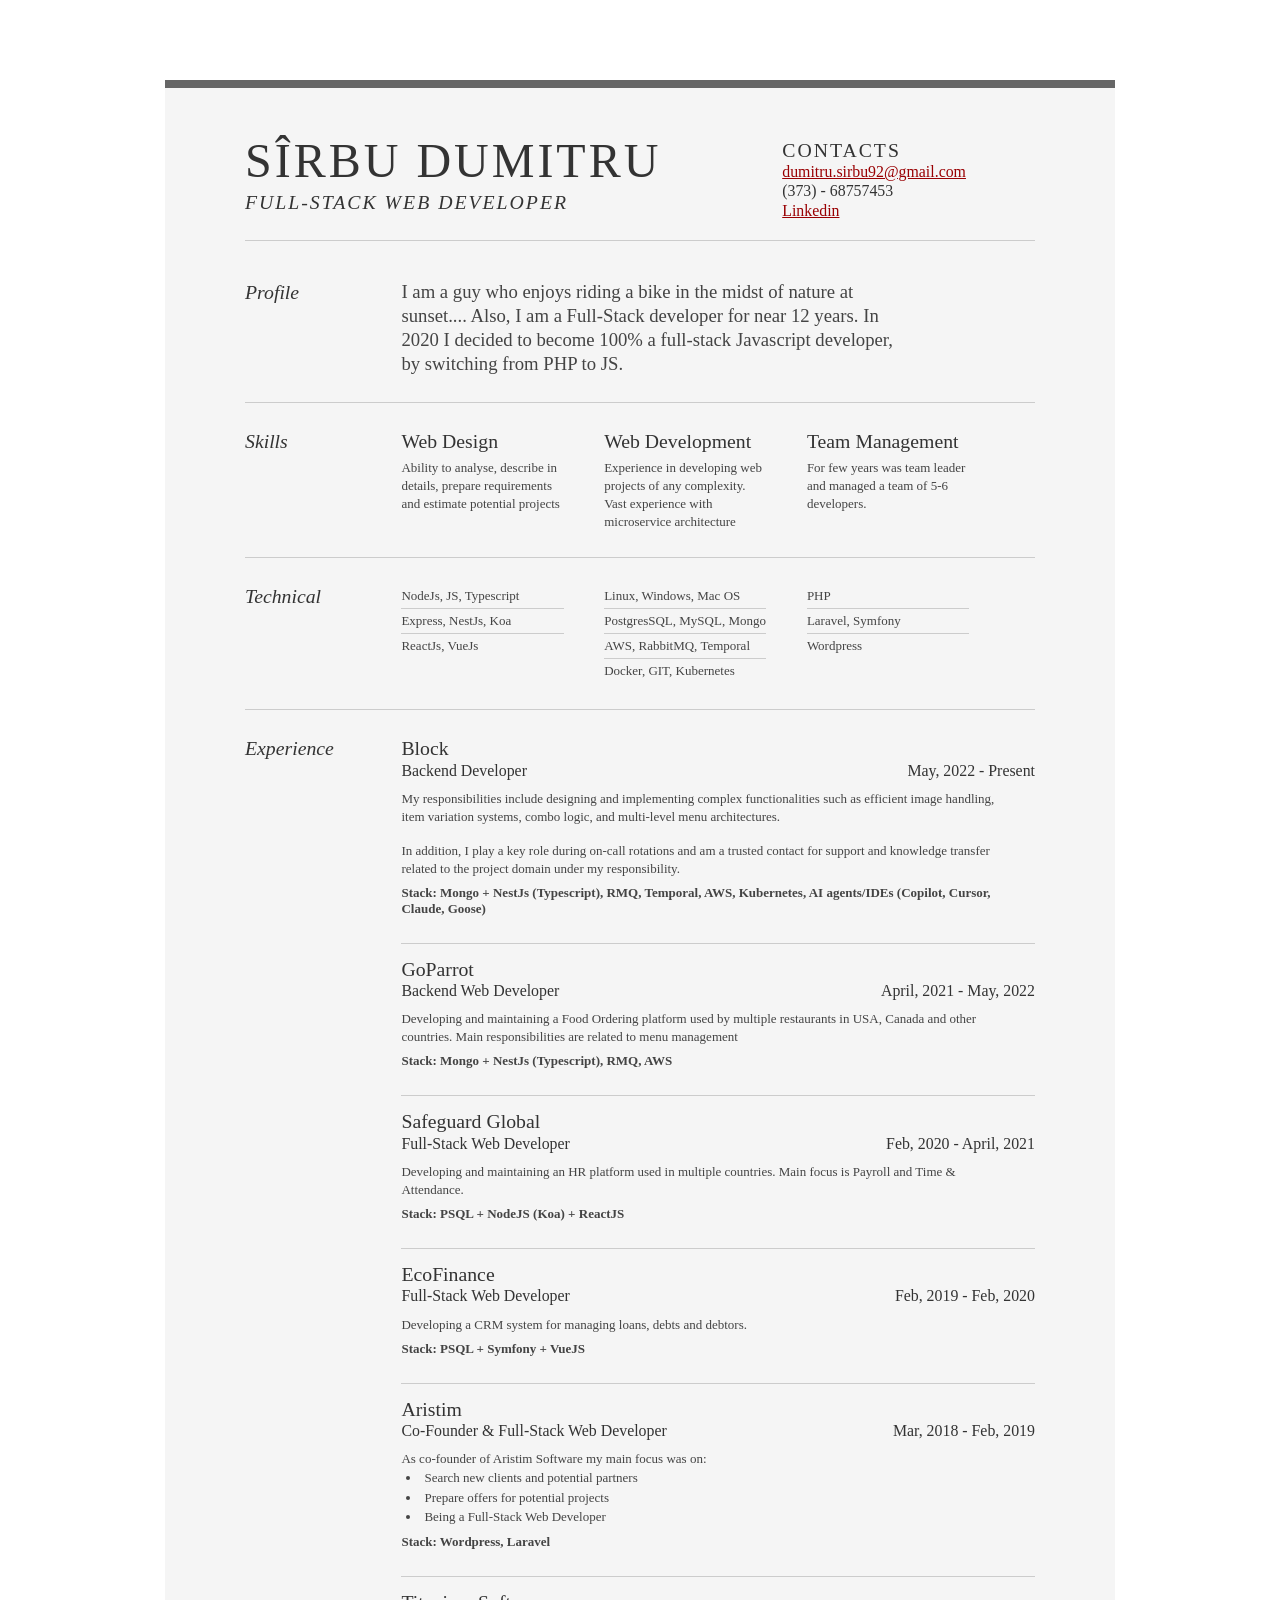
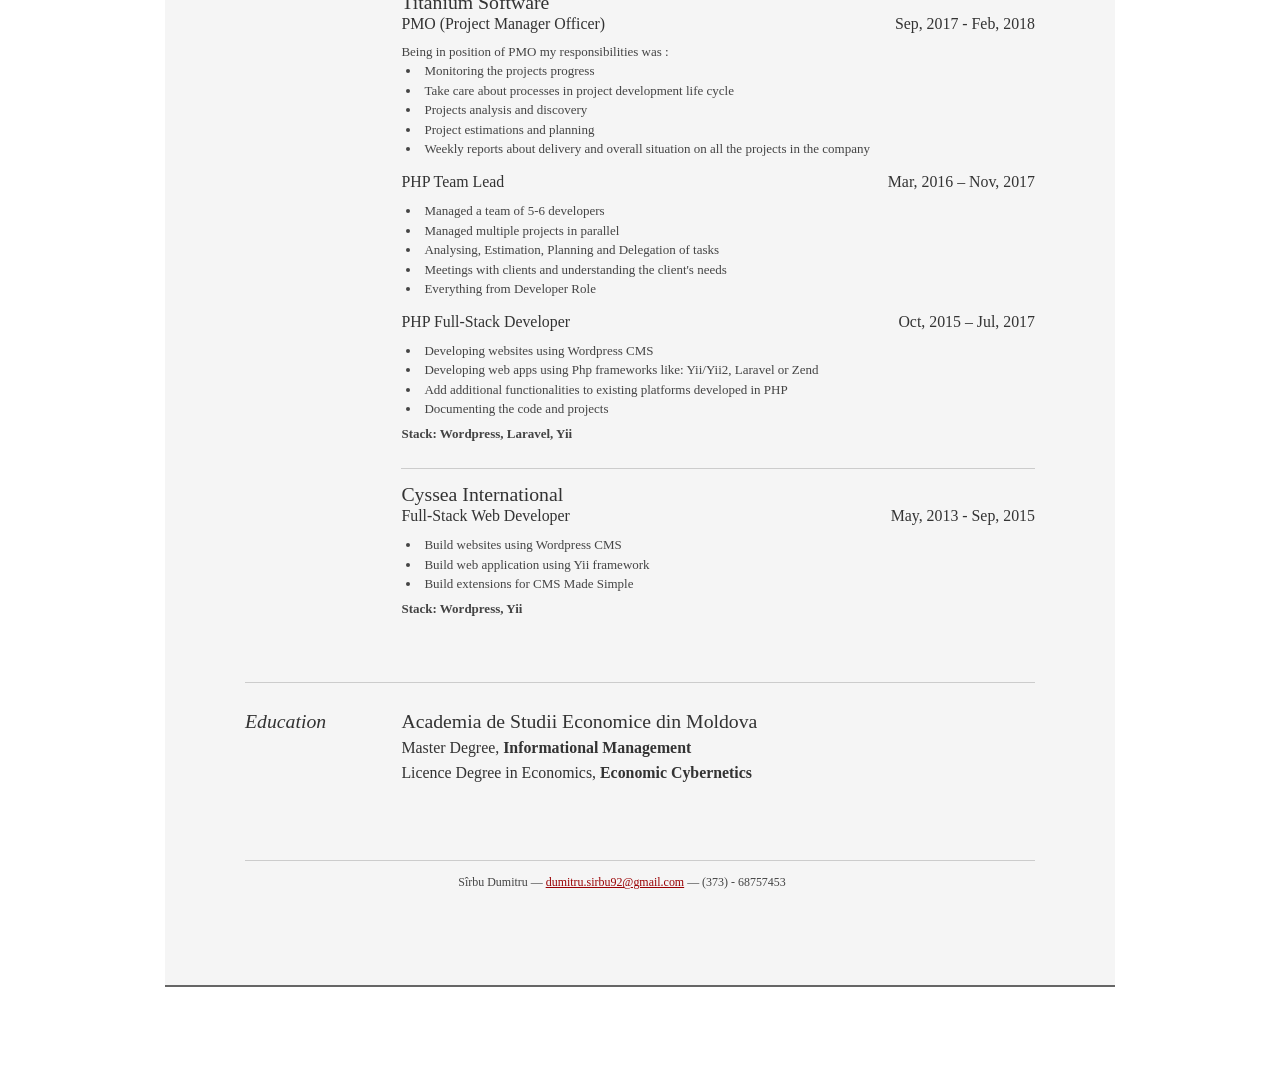
==== commit 56a7423f: "2026 update" ====
--- a/index.html
+++ b/index.html
@@ -32,7 +32,7 @@
 						<div class="contact-info">
 							<!-- <h3><a id="pdf" href="#" onclick="printJS({printable: 'doc2', type: 'html', ignoreElements: ['pdf'], css: 'css/resume.css'})">Download PDF</a></h3> -->
 							<h2>Contacts</h2>
-							<h3><a href="mailto:dumitru.sirbu@yandex.ru">dumitru.sirbu@yandex.ru</a></h3>
+							<h3><a href="mailto:dumitru.sirbu92@gmail.com">dumitru.sirbu92@gmail.com</a></h3>
 							<h3>(373) - 68757453</h3>
 							<h3><a href="https://www.linkedin.com/in/dumitru-s%C3%AErbu/">Linkedin</a></h3>
 						</div>
@@ -54,7 +54,7 @@
 							<div class="yui-u">
 								<p class="enlarge">
 									I am a guy who enjoys riding a bike in the midst of nature at sunset....
-									Also, I am a Full-Stack developer for near 10 years. In 2020 I decided to
+									Also, I am a Full-Stack developer for near 12 years. In 2020 I decided to
 									become 100% a full-stack Javascript developer, by switching from PHP to JS.</p>
 							</div>
 						</div>
@@ -68,13 +68,12 @@
 
 								<div class="talent">
 									<h2>Web Design</h2>
-									<p>Ability to analyse, prepare requirements and estimate potential projects </p>
+									<p>Ability to analyse, describe in details, prepare requirements and estimate potential projects </p>
 								</div>
 
 								<div class="talent">
 									<h2>Web Development</h2>
-									<p>Experience in developing small and medium web projects (websites, web platforms -
-										CRM, HRMP...) </p>
+									<p>Experience in developing web projects of any complexity. Vast experience with microservice architecture </p>
 								</div>
 
 								<div class="talent">
@@ -91,22 +90,21 @@
 							</div>
 							<div class="yui-u">
 								<ul class="talent">
-									<li>Javascript, Typescript</li>
-									<li>NestJs, Koa</li>
+									<li>NodeJs, JS, Typescript</li>
+									<li>Express, NestJs, Koa</li>
 									<li class="last">ReactJs, VueJs</li>
 								</ul>
-
+                                <ul class="talent">
+                                    <li>Linux, Windows, Mac OS</li>
+                                    <li>PostgresSQL, MySQL, Mongo</li>
+                                    <li>AWS, RabbitMQ, Temporal</li>
+                                    <li class="last">Docker, GIT, Kubernetes</li>
+                                </ul>
 								<ul class="talent">
 									<li>PHP</li>
 									<li>Laravel, Symfony</li>
 									<li class="last">Wordpress</li>
 								</ul>
-
-								<ul class="talent">
-									<li>Linux, Windows, Mac OS</li>
-									<li>PostgreSQL, MySQL, Mongo</li>
-									<li class="last">Docker, GIT</li>
-								</ul>
 							</div>
 						</div>
 						<!--// .yui-gf-->
@@ -124,8 +122,10 @@
 									<h3>Backend Developer</h3>
 									<h4>May, 2022 - Present</h4>
 									<div class="job-description">
-										<p>The Block acquired GoParrot company in May 2022, so I continue to work in same team and for same project. </p>
-										<strong>Stack: Mongo + NestJs (Typescript) </strong>
+										<p>My responsibilities include designing and implementing complex functionalities such as efficient image handling, item variation systems, combo logic, and multi-level menu architectures.</p>
+                                        &nbsp;
+                                        <p>In addition, I play a key role during on-call rotations and am a trusted contact for support and knowledge transfer related to the project domain under my responsibility.</p>
+										<strong>Stack: Mongo + NestJs (Typescript), RMQ, Temporal, AWS, Kubernetes, AI agents/IDEs (Copilot, Cursor, Claude, Goose) </strong>
 									</div>
 								</div>
 								<div class="job">
@@ -135,7 +135,7 @@
 									<div class="job-description">
 										<p>Developing and maintaining a Food Ordering platform used by multiple restaurants in USA, Canada and other countries. Main
 											responsibilities are related to menu management </p>
-										<strong>Stack: Mongo + NestJs (Typescript) </strong>
+										<strong>Stack: Mongo + NestJs (Typescript), RMQ, AWS </strong>
 									</div>
 								</div>
 
@@ -257,7 +257,7 @@
 			<!--// bd -->
 
 			<div id="ft">
-				<p>Sîrbu Dumitru &mdash; <a href="mailto:dumitru.sirbu@yandex.ru">dumitru.sirbu@yandex.ru</a> &mdash;
+				<p>Sîrbu Dumitru &mdash; <a href="mailto:dumitru.sirbu92@gmail.com">dumitru.sirbu92@gmail.com</a> &mdash;
 					(373) -
 					68757453</p>
 			</div>
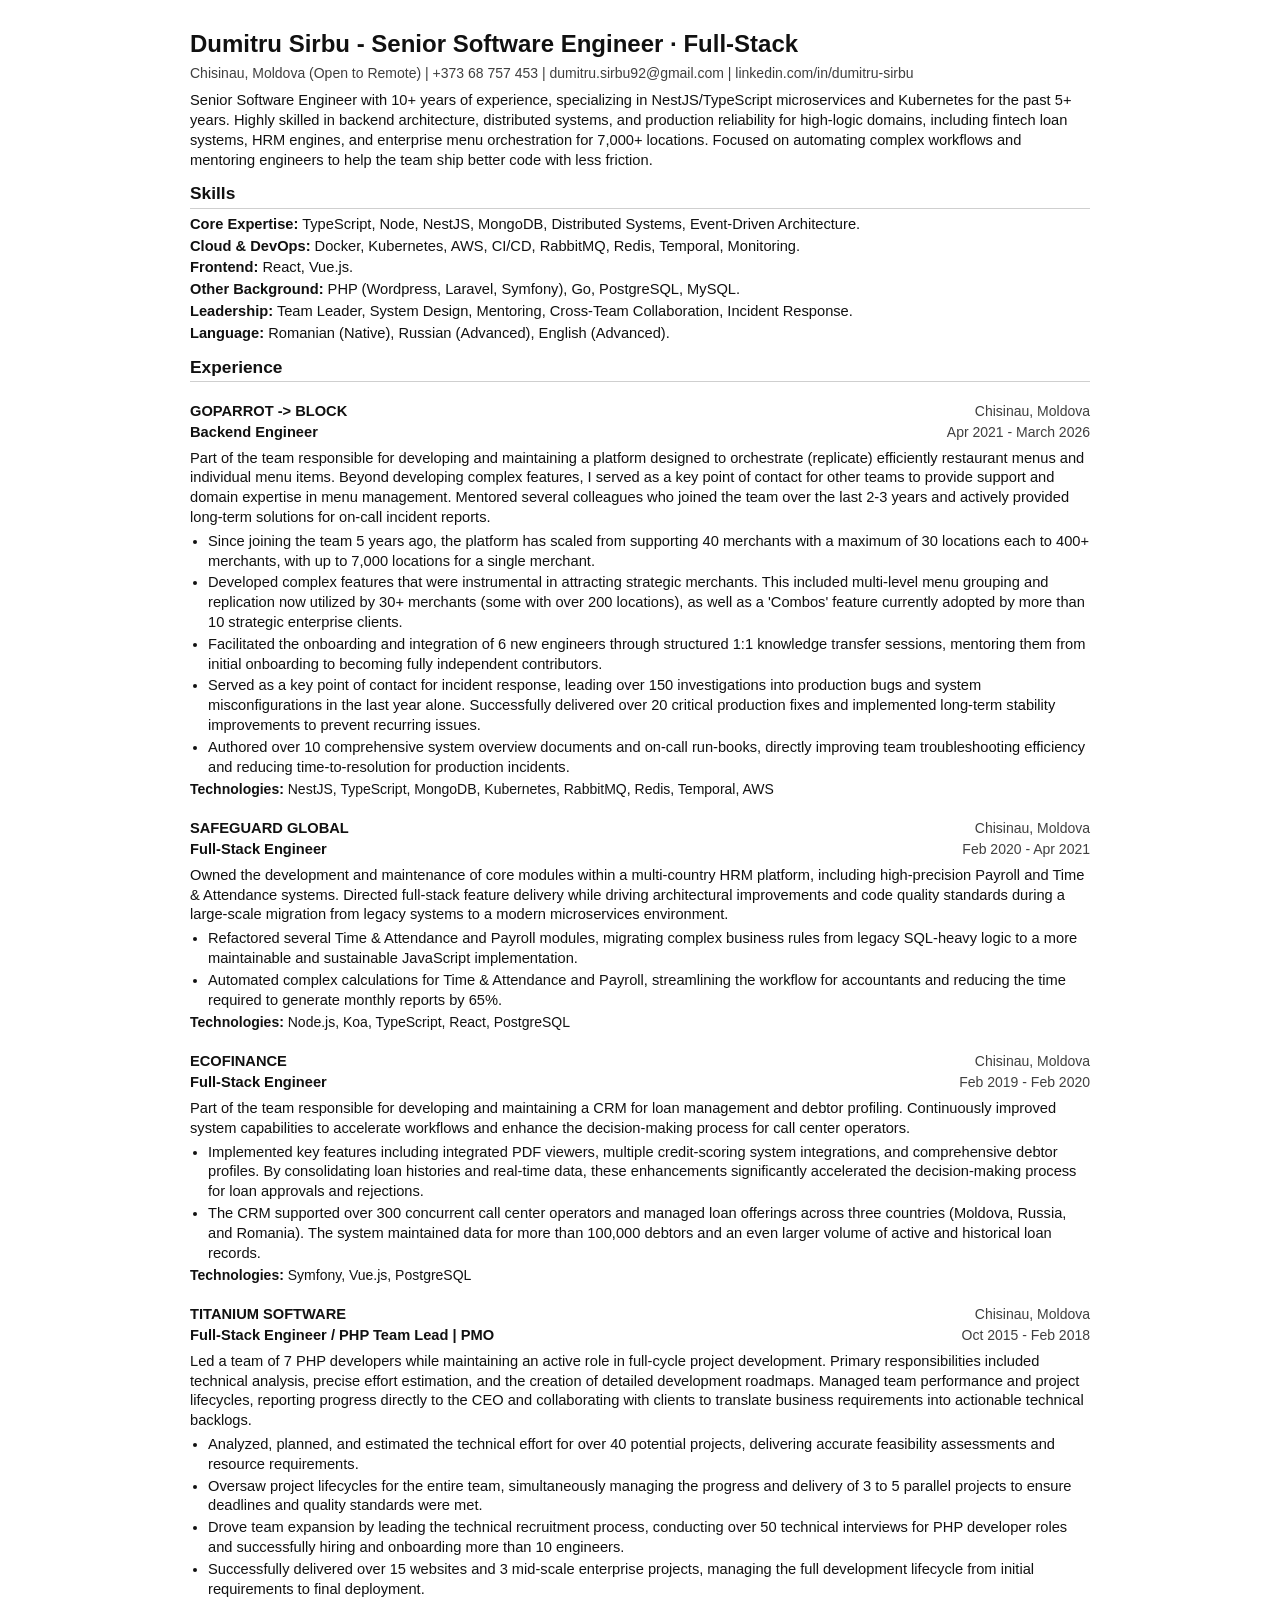
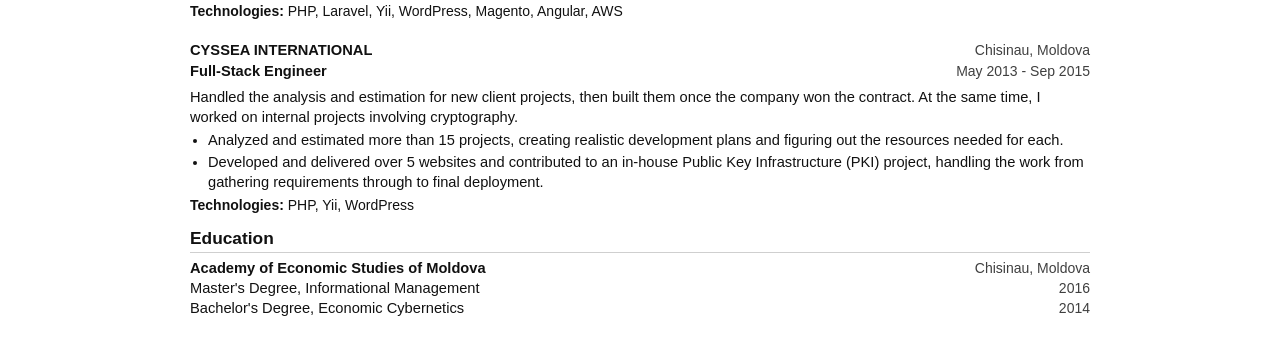
==== commit 938d545e: "updated the index.html" ====
--- a/index.html
+++ b/index.html
@@ -1,275 +1,282 @@
-<!DOCTYPE html PUBLIC "-//W3C//DTD XHTML 1.0 Strict//EN" "http://www.w3.org/TR/xhtml1/DTD/xhtml1-strict.dtd">
-<html>
-
-<head>
-
-	<title>Sîrbu Dumitru | Full-Stack Web Developer | dumitru.sirbu@yandex.ru</title>
-	<meta http-equiv="content-type" content="text/html; charset=utf-8" />
-
-	<meta name="keywords" content="" />
-	<meta name="description" content="" />
-
-	<link rel="stylesheet" type="text/css" href="css/grid.css">
-	<link rel="stylesheet" type="text/css" href="css/print.min.css">
-	<link rel="stylesheet" type="text/css" href="css/resume.css" media="all" />
-	<script src="js/print.min.js"></script>
-	<script src="js/custom.js"></script>
-</head>
-
-<body>
-
-	<div id="doc2" class="yui-t7">
-		<div id="inner">
-
-			<div id="hd">
-				<div class="yui-gc">
-					<div class="yui-u first">
-						<h1>Sîrbu Dumitru </h1>
-						<h2>Full-Stack Web Developer</h2>
-					</div>
-
-					<div class="yui-u">
-						<div class="contact-info">
-							<!-- <h3><a id="pdf" href="#" onclick="printJS({printable: 'doc2', type: 'html', ignoreElements: ['pdf'], css: 'css/resume.css'})">Download PDF</a></h3> -->
-							<h2>Contacts</h2>
-							<h3><a href="mailto:dumitru.sirbu92@gmail.com">dumitru.sirbu92@gmail.com</a></h3>
-							<h3>(373) - 68757453</h3>
-							<h3><a href="https://www.linkedin.com/in/dumitru-s%C3%AErbu/">Linkedin</a></h3>
-						</div>
-						<!--// .contact-info -->
-					</div>
-				</div>
-				<!--// .yui-gc -->
-			</div>
-			<!--// hd -->
-
-			<div id="bd">
-				<div id="yui-main">
-					<div class="yui-b">
-
-						<div class="yui-gf">
-							<div class="yui-u first">
-								<h2>Profile</h2>
-							</div>
-							<div class="yui-u">
-								<p class="enlarge">
-									I am a guy who enjoys riding a bike in the midst of nature at sunset....
-									Also, I am a Full-Stack developer for near 12 years. In 2020 I decided to
-									become 100% a full-stack Javascript developer, by switching from PHP to JS.</p>
-							</div>
-						</div>
-						<!--// .yui-gf -->
-
-						<div class="yui-gf">
-							<div class="yui-u first">
-								<h2>Skills</h2>
-							</div>
-							<div class="yui-u">
-
-								<div class="talent">
-									<h2>Web Design</h2>
-									<p>Ability to analyse, describe in details, prepare requirements and estimate potential projects </p>
-								</div>
-
-								<div class="talent">
-									<h2>Web Development</h2>
-									<p>Experience in developing web projects of any complexity. Vast experience with microservice architecture </p>
-								</div>
-
-								<div class="talent">
-									<h2>Team Management</h2>
-									<p>For few years was team leader and managed a team of 5-6 developers.</p>
-								</div>
-							</div>
-						</div>
-						<!--// .yui-gf -->
-
-						<div class="yui-gf">
-							<div class="yui-u first">
-								<h2>Technical</h2>
-							</div>
-							<div class="yui-u">
-								<ul class="talent">
-									<li>NodeJs, JS, Typescript</li>
-									<li>Express, NestJs, Koa</li>
-									<li class="last">ReactJs, VueJs</li>
-								</ul>
-                                <ul class="talent">
-                                    <li>Linux, Windows, Mac OS</li>
-                                    <li>PostgresSQL, MySQL, Mongo</li>
-                                    <li>AWS, RabbitMQ, Temporal</li>
-                                    <li class="last">Docker, GIT, Kubernetes</li>
-                                </ul>
-								<ul class="talent">
-									<li>PHP</li>
-									<li>Laravel, Symfony</li>
-									<li class="last">Wordpress</li>
-								</ul>
-							</div>
-						</div>
-						<!--// .yui-gf-->
-
-						<div class="yui-gf">
-
-							<div class="yui-u first">
-								<h2>Experience</h2>
-							</div>
-							<!--// .yui-u -->
-
-							<div class="yui-u">
-								<div class="job">
-									<h2>Block</h2>
-									<h3>Backend Developer</h3>
-									<h4>May, 2022 - Present</h4>
-									<div class="job-description">
-										<p>My responsibilities include designing and implementing complex functionalities such as efficient image handling, item variation systems, combo logic, and multi-level menu architectures.</p>
-                                        &nbsp;
-                                        <p>In addition, I play a key role during on-call rotations and am a trusted contact for support and knowledge transfer related to the project domain under my responsibility.</p>
-										<strong>Stack: Mongo + NestJs (Typescript), RMQ, Temporal, AWS, Kubernetes, AI agents/IDEs (Copilot, Cursor, Claude, Goose) </strong>
-									</div>
-								</div>
-								<div class="job">
-									<h2>GoParrot</h2>
-									<h3>Backend Web Developer</h3>
-									<h4>April, 2021 - May, 2022</h4>
-									<div class="job-description">
-										<p>Developing and maintaining a Food Ordering platform used by multiple restaurants in USA, Canada and other countries. Main
-											responsibilities are related to menu management </p>
-										<strong>Stack: Mongo + NestJs (Typescript), RMQ, AWS </strong>
-									</div>
-								</div>
-
-								<div class="job">
-									<h2>Safeguard Global</h2>
-									<h3>Full-Stack Web Developer</h3>
-									<h4>Feb, 2020 - April, 2021</h4>
-									<div class="job-description">
-										<p>Developing and maintaining an HR platform used in multiple countries. Main
-											focus is Payroll and Time & Attendance.</p>
-										<strong>Stack: PSQL + NodeJS (Koa) + ReactJS </strong>
-									</div>
-								</div>
-
-								<div class="job">
-									<h2>EcoFinance</h2>
-									<h3>Full-Stack Web Developer</h3>
-									<h4>Feb, 2019 - Feb, 2020</h4>
-									<div class="job-description">
-										<p>Developing a CRM system for managing loans, debts and debtors.</p>
-										<strong>Stack: PSQL + Symfony + VueJS </strong>
-									</div>
-								</div>
-
-								<div class="job">
-									<h2>Aristim</h2>
-									<h3>Co-Founder & Full-Stack Web Developer</h3>
-									<h4>Mar, 2018 - Feb, 2019</h4>
-									<div class="job-description">
-										<p>As co-founder of Aristim Software my main focus was on: </p>
-										<ul>
-											<li>Search new clients and potential partners</li>
-											<li>Prepare offers for potential projects</li>
-											<li>Being a Full-Stack Web Developer</li>
-										</ul>
-										<strong>Stack: Wordpress, Laravel </strong>
-									</div>
-								</div>
-
-								<div class="job">
-									<h2>Titanium Software</h2>
-									<h3>PMO (Project Manager Officer)</h3>
-									<h4>Sep, 2017 - Feb, 2018</h4>
-									<div class="job-description">
-										<p>Being in position of PMO my responsibilities was :</p>
-										<ul>
-											<li>Monitoring the projects progress</li>
-											<li>Take care about processes in project development life cycle</li>
-											<li>Projects analysis and discovery</li>
-											<li>Project estimations and planning</li>
-											<li>Weekly reports about delivery and overall situation on all the projects
-												in the company</li>
-										</ul>
-									</div>
-									<h3>PHP Team Lead</h3>
-									<h4>Mar, 2016 – Nov, 2017</h4>
-									<div class="job-description">
-										<ul>
-											<li>Managed a team of 5-6 developers</li>
-											<li>Managed multiple projects in parallel</li>
-											<li>Analysing, Estimation, Planning and Delegation of tasks</li>
-											<li>Meetings with clients and understanding the client's needs</li>
-											<li>Everything from Developer Role</li>
-										</ul>
-									</div>
-									<h3>PHP Full-Stack Developer</h3>
-									<h4>Oct, 2015 – Jul, 2017</h4>
-									<div class="job-description">
-										<ul>
-											<li>Developing websites using Wordpress CMS</li>
-											<li>Developing web apps using Php frameworks like: Yii/Yii2, Laravel or Zend
-											</li>
-											<li>Add additional functionalities to existing platforms developed in PHP
-											</li>
-											<li>Documenting the code and projects</li>
-										</ul>
-										<strong>Stack: Wordpress, Laravel, Yii </strong>
-									</div>
-								</div>
-
-								<div class="job last">
-									<h2>Cyssea International</h2>
-									<h3>Full-Stack Web Developer</h3>
-									<h4>May, 2013 - Sep, 2015</h4>
-									<div class="job-description">
-										<ul>
-											<li>Build websites using Wordpress CMS</li>
-											<li>Build web application using Yii framework</li>
-											<li>Build extensions for CMS Made Simple</li>
-										</ul>
-										<strong>Stack: Wordpress, Yii </strong>
-									</div>
-								</div>
-
-							</div>
-							<!--// .yui-u -->
-						</div>
-						<!--// .yui-gf -->
-
-
-						<div class="yui-gf last">
-							<div class="yui-u first">
-								<h2>Education</h2>
-							</div>
-							<div class="yui-u education">
-								<h2>Academia de Studii Economice din Moldova</h2>
-								<h3> Master Degree, <strong>Informational Management</strong> </h3>
-								<h3> Licence Degree in Economics, <strong>Economic Cybernetics</strong> </h3>
-							</div>
-						</div>
-						<!--// .yui-gf -->
-
-
-					</div>
-					<!--// .yui-b -->
-				</div>
-				<!--// yui-main -->
-			</div>
-			<!--// bd -->
-
-			<div id="ft">
-				<p>Sîrbu Dumitru &mdash; <a href="mailto:dumitru.sirbu92@gmail.com">dumitru.sirbu92@gmail.com</a> &mdash;
-					(373) -
-					68757453</p>
-			</div>
-			<!--// footer -->
-
-		</div><!-- // inner -->
-
-
-	</div>
-	<!--// doc -->
-
-
-</body>
-
-</html>
+<!doctype html>
+<html lang="en">
+  <head>
+    <meta charset="UTF-8" />
+    <meta name="viewport" content="width=device-width, initial-scale=1.0" />
+    <title>Dumitru Sirbu - Senior Software Engineer · Full-Stack</title>
+    <link rel="stylesheet" href="css/harvard-cv.css" />
+  </head>
+  <body>
+    <div class="page">
+      <h1>Dumitru Sirbu - Senior Software Engineer · Full-Stack</h1>
+      <div class="contact">
+        Chisinau, Moldova (Open to Remote) | +373 68 757 453 |
+        <a href="mailto:dumitru.sirbu92@gmail.com">dumitru.sirbu92@gmail.com</a>
+        |
+        <a href="https://linkedin.com/in/dumitru-sirbu"
+          >linkedin.com/in/dumitru-sirbu</a
+        >
+      </div>
+      <p class="summary">
+        Senior Software Engineer with 10+ years of experience, specializing in
+        NestJS/TypeScript microservices and Kubernetes for the past 5+ years.
+        Highly skilled in backend architecture, distributed systems, and
+        production reliability for high-logic domains, including fintech loan
+        systems, HRM engines, and enterprise menu orchestration for 7,000+
+        locations. Focused on automating complex workflows and mentoring
+        engineers to help the team ship better code with less friction.
+      </p>
+
+      <section class="section">
+        <h2>Skills</h2>
+        <p class="skills-line">
+          <strong>Core Expertise:</strong> TypeScript, Node, NestJS, MongoDB,
+          Distributed Systems, Event-Driven Architecture.
+        </p>
+        <p class="skills-line">
+          <strong>Cloud &amp; DevOps:</strong> Docker, Kubernetes, AWS, CI/CD,
+          RabbitMQ, Redis, Temporal, Monitoring.
+        </p>
+        <p class="skills-line"><strong>Frontend:</strong> React, Vue.js.</p>
+        <p class="skills-line">
+          <strong>Other Background:</strong> PHP (Wordpress, Laravel, Symfony),
+          Go, PostgreSQL, MySQL.
+        </p>
+        <p class="skills-line">
+          <strong>Leadership:</strong> Team Leader, System Design, Mentoring,
+          Cross-Team Collaboration, Incident Response.
+        </p>
+        <p class="skills-line">
+          <strong>Language:</strong> Romanian (Native), Russian (Advanced),
+          English (Advanced).
+        </p>
+      </section>
+
+      <section class="section">
+        <h2>Experience</h2>
+
+        <div class="role">
+          <div class="role-header">
+            <div class="role-title">GOPARROT -&gt; BLOCK</div>
+            <div class="role-location">Chisinau, Moldova</div>
+          </div>
+          <div class="role-subheader">
+            <div class="role-name">Backend Engineer</div>
+            <div class="role-period">Apr 2021 - March 2026</div>
+          </div>
+          <p>
+            Part of the team responsible for developing and maintaining a
+            platform designed to orchestrate (replicate) efficiently restaurant
+            menus and individual menu items. Beyond developing complex features,
+            I served as a key point of contact for other teams to provide
+            support and domain expertise in menu management. Mentored several
+            colleagues who joined the team over the last 2-3 years and actively
+            provided long-term solutions for on-call incident reports.
+          </p>
+          <ul>
+            <li>
+              Since joining the team 5 years ago, the platform has scaled from
+              supporting 40 merchants with a maximum of 30 locations each to
+              400+ merchants, with up to 7,000 locations for a single merchant.
+            </li>
+            <li>
+              Developed complex features that were instrumental in attracting
+              strategic merchants. This included multi-level menu grouping and
+              replication now utilized by 30+ merchants (some with over 200
+              locations), as well as a 'Combos' feature currently adopted by
+              more than 10 strategic enterprise clients.
+            </li>
+            <li>
+              Facilitated the onboarding and integration of 6 new engineers
+              through structured 1:1 knowledge transfer sessions, mentoring them
+              from initial onboarding to becoming fully independent
+              contributors.
+            </li>
+            <li>
+              Served as a key point of contact for incident response, leading
+              over 150 investigations into production bugs and system
+              misconfigurations in the last year alone. Successfully delivered
+              over 20 critical production fixes and implemented long-term
+              stability improvements to prevent recurring issues.
+            </li>
+            <li>
+              Authored over 10 comprehensive system overview documents and
+              on-call run-books, directly improving team troubleshooting
+              efficiency and reducing time-to-resolution for production
+              incidents.
+            </li>
+          </ul>
+          <div class="tech">
+            <strong>Technologies:</strong> NestJS, TypeScript, MongoDB,
+            Kubernetes, RabbitMQ, Redis, Temporal, AWS
+          </div>
+        </div>
+
+        <div class="role">
+          <div class="role-header">
+            <div class="role-title">SAFEGUARD GLOBAL</div>
+            <div class="role-location">Chisinau, Moldova</div>
+          </div>
+          <div class="role-subheader">
+            <div class="role-name">Full-Stack Engineer</div>
+            <div class="role-period">Feb 2020 - Apr 2021</div>
+          </div>
+          <p>
+            Owned the development and maintenance of core modules within a
+            multi-country HRM platform, including high-precision Payroll and
+            Time &amp; Attendance systems. Directed full-stack feature delivery
+            while driving architectural improvements and code quality standards
+            during a large-scale migration from legacy systems to a modern
+            microservices environment.
+          </p>
+          <ul>
+            <li>
+              Refactored several Time &amp; Attendance and Payroll modules,
+              migrating complex business rules from legacy SQL-heavy logic to a
+              more maintainable and sustainable JavaScript implementation.
+            </li>
+            <li>
+              Automated complex calculations for Time &amp; Attendance and
+              Payroll, streamlining the workflow for accountants and reducing
+              the time required to generate monthly reports by 65%.
+            </li>
+          </ul>
+          <div class="tech">
+            <strong>Technologies:</strong> Node.js, Koa, TypeScript, React,
+            PostgreSQL
+          </div>
+        </div>
+
+        <div class="role">
+          <div class="role-header">
+            <div class="role-title">ECOFINANCE</div>
+            <div class="role-location">Chisinau, Moldova</div>
+          </div>
+          <div class="role-subheader">
+            <div class="role-name">Full-Stack Engineer</div>
+            <div class="role-period">Feb 2019 - Feb 2020</div>
+          </div>
+          <p>
+            Part of the team responsible for developing and maintaining a CRM
+            for loan management and debtor profiling. Continuously improved
+            system capabilities to accelerate workflows and enhance the
+            decision-making process for call center operators.
+          </p>
+          <ul>
+            <li>
+              Implemented key features including integrated PDF viewers,
+              multiple credit-scoring system integrations, and comprehensive
+              debtor profiles. By consolidating loan histories and real-time
+              data, these enhancements significantly accelerated the
+              decision-making process for loan approvals and rejections.
+            </li>
+            <li>
+              The CRM supported over 300 concurrent call center operators and
+              managed loan offerings across three countries (Moldova, Russia,
+              and Romania). The system maintained data for more than 100,000
+              debtors and an even larger volume of active and historical loan
+              records.
+            </li>
+          </ul>
+          <div class="tech">
+            <strong>Technologies:</strong> Symfony, Vue.js, PostgreSQL
+          </div>
+        </div>
+
+        <div class="role">
+          <div class="role-header">
+            <div class="role-title">TITANIUM SOFTWARE</div>
+            <div class="role-location">Chisinau, Moldova</div>
+          </div>
+          <div class="role-subheader">
+            <div class="role-name">
+              Full-Stack Engineer / PHP Team Lead | PMO
+            </div>
+            <div class="role-period">Oct 2015 - Feb 2018</div>
+          </div>
+          <p>
+            Led a team of 7 PHP developers while maintaining an active role in
+            full-cycle project development. Primary responsibilities included
+            technical analysis, precise effort estimation, and the creation of
+            detailed development roadmaps. Managed team performance and project
+            lifecycles, reporting progress directly to the CEO and collaborating
+            with clients to translate business requirements into actionable
+            technical backlogs.
+          </p>
+          <ul>
+            <li>
+              Analyzed, planned, and estimated the technical effort for over 40
+              potential projects, delivering accurate feasibility assessments
+              and resource requirements.
+            </li>
+            <li>
+              Oversaw project lifecycles for the entire team, simultaneously
+              managing the progress and delivery of 3 to 5 parallel projects to
+              ensure deadlines and quality standards were met.
+            </li>
+            <li>
+              Drove team expansion by leading the technical recruitment process,
+              conducting over 50 technical interviews for PHP developer roles
+              and successfully hiring and onboarding more than 10 engineers.
+            </li>
+            <li>
+              Successfully delivered over 15 websites and 3 mid-scale enterprise
+              projects, managing the full development lifecycle from initial
+              requirements to final deployment.
+            </li>
+          </ul>
+          <div class="tech">
+            <strong>Technologies:</strong> PHP, Laravel, Yii, WordPress,
+            Magento, Angular, AWS
+          </div>
+        </div>
+
+        <div class="role">
+          <div class="role-header">
+            <div class="role-title">CYSSEA INTERNATIONAL</div>
+            <div class="role-location">Chisinau, Moldova</div>
+          </div>
+          <div class="role-subheader">
+            <div class="role-name">Full-Stack Engineer</div>
+            <div class="role-period">May 2013 - Sep 2015</div>
+          </div>
+          <p>
+            Handled the analysis and estimation for new client projects, then
+            built them once the company won the contract. At the same time, I
+            worked on internal projects involving cryptography.
+          </p>
+          <ul>
+            <li>
+              Analyzed and estimated more than 15 projects, creating realistic
+              development plans and figuring out the resources needed for each.
+            </li>
+            <li>
+              Developed and delivered over 5 websites and contributed to an
+              in-house Public Key Infrastructure (PKI) project, handling the
+              work from gathering requirements through to final deployment.
+            </li>
+          </ul>
+          <div class="tech">
+            <strong>Technologies:</strong> PHP, Yii, WordPress
+          </div>
+        </div>
+      </section>
+
+      <section class="section">
+        <h2>Education</h2>
+        <div class="edu-row">
+          <strong>Academy of Economic Studies of Moldova</strong>
+          <span class="muted">Chisinau, Moldova</span>
+        </div>
+        <div class="edu-row">
+          <span>Master's Degree, Informational Management</span>
+          <span class="muted">2016</span>
+        </div>
+        <div class="edu-row">
+          <span>Bachelor's Degree, Economic Cybernetics</span>
+          <span class="muted">2014</span>
+        </div>
+      </section>
+    </div>
+  </body>
+</html>
--- a/css/harvard-cv.css
+++ b/css/harvard-cv.css
@@ -0,0 +1,145 @@
+:root {
+  --ink: #111;
+  --muted: #3f3f3f;
+  --rule: #cfcfcf;
+  --page-width: 900px;
+}
+
+* {
+  box-sizing: border-box;
+}
+
+body {
+  margin: 0;
+  padding: 28px 26px;
+  font-family: Calibri, Arial, Helvetica, sans-serif;
+  font-size: 11pt;
+  color: var(--ink);
+  background: #fff;
+  line-height: 1.35;
+}
+
+.page {
+  max-width: var(--page-width);
+  margin: 0 auto;
+}
+
+h1 {
+  margin: 0;
+  font-size: 18pt;
+  font-weight: 700;
+}
+
+.contact {
+  margin-top: 4px;
+  color: var(--muted);
+  font-size: 10.5pt;
+}
+
+.contact a {
+  color: inherit;
+  text-decoration: none;
+}
+
+.summary {
+  margin-top: 8px;
+}
+
+.section {
+  margin-top: 12px;
+}
+
+.section h2 {
+  margin: 0 0 6px 0;
+  font-size: 13pt;
+  font-weight: 700;
+  border-bottom: 1px solid var(--rule);
+  padding-bottom: 2px;
+  text-transform: none;
+}
+
+p {
+  margin: 3px 0;
+}
+
+.skills-line {
+  margin: 2px 0;
+}
+
+.role {
+  margin-top: 20px;
+}
+
+.role-header {
+  display: flex;
+  justify-content: space-between;
+  gap: 12px;
+  align-items: baseline;
+}
+
+.role-title {
+  font-weight: 700;
+}
+
+.role-location {
+  color: var(--muted);
+  white-space: nowrap;
+  font-size: 10.5pt;
+}
+
+.role-subheader {
+  display: flex;
+  justify-content: space-between;
+  gap: 12px;
+  margin-top: 1px;
+  margin-bottom: 6px;
+}
+
+.role-name {
+  font-weight: 700;
+}
+
+.role-period {
+  color: var(--muted);
+  white-space: nowrap;
+  font-size: 10.5pt;
+}
+
+ul {
+  margin: 4px 0 0 18px;
+  padding: 0;
+}
+
+li {
+  margin: 2px 0;
+}
+
+.tech {
+  margin-top: 3px;
+  font-size: 10.5pt;
+}
+
+.tech strong {
+  font-weight: 700;
+}
+
+.edu-row {
+  display: flex;
+  justify-content: space-between;
+  gap: 12px;
+  align-items: baseline;
+}
+
+.muted {
+  color: var(--muted);
+  font-size: 10.5pt;
+}
+
+@media print {
+  body {
+    padding: 0;
+  }
+  .page {
+    max-width: 100%;
+  }
+}
